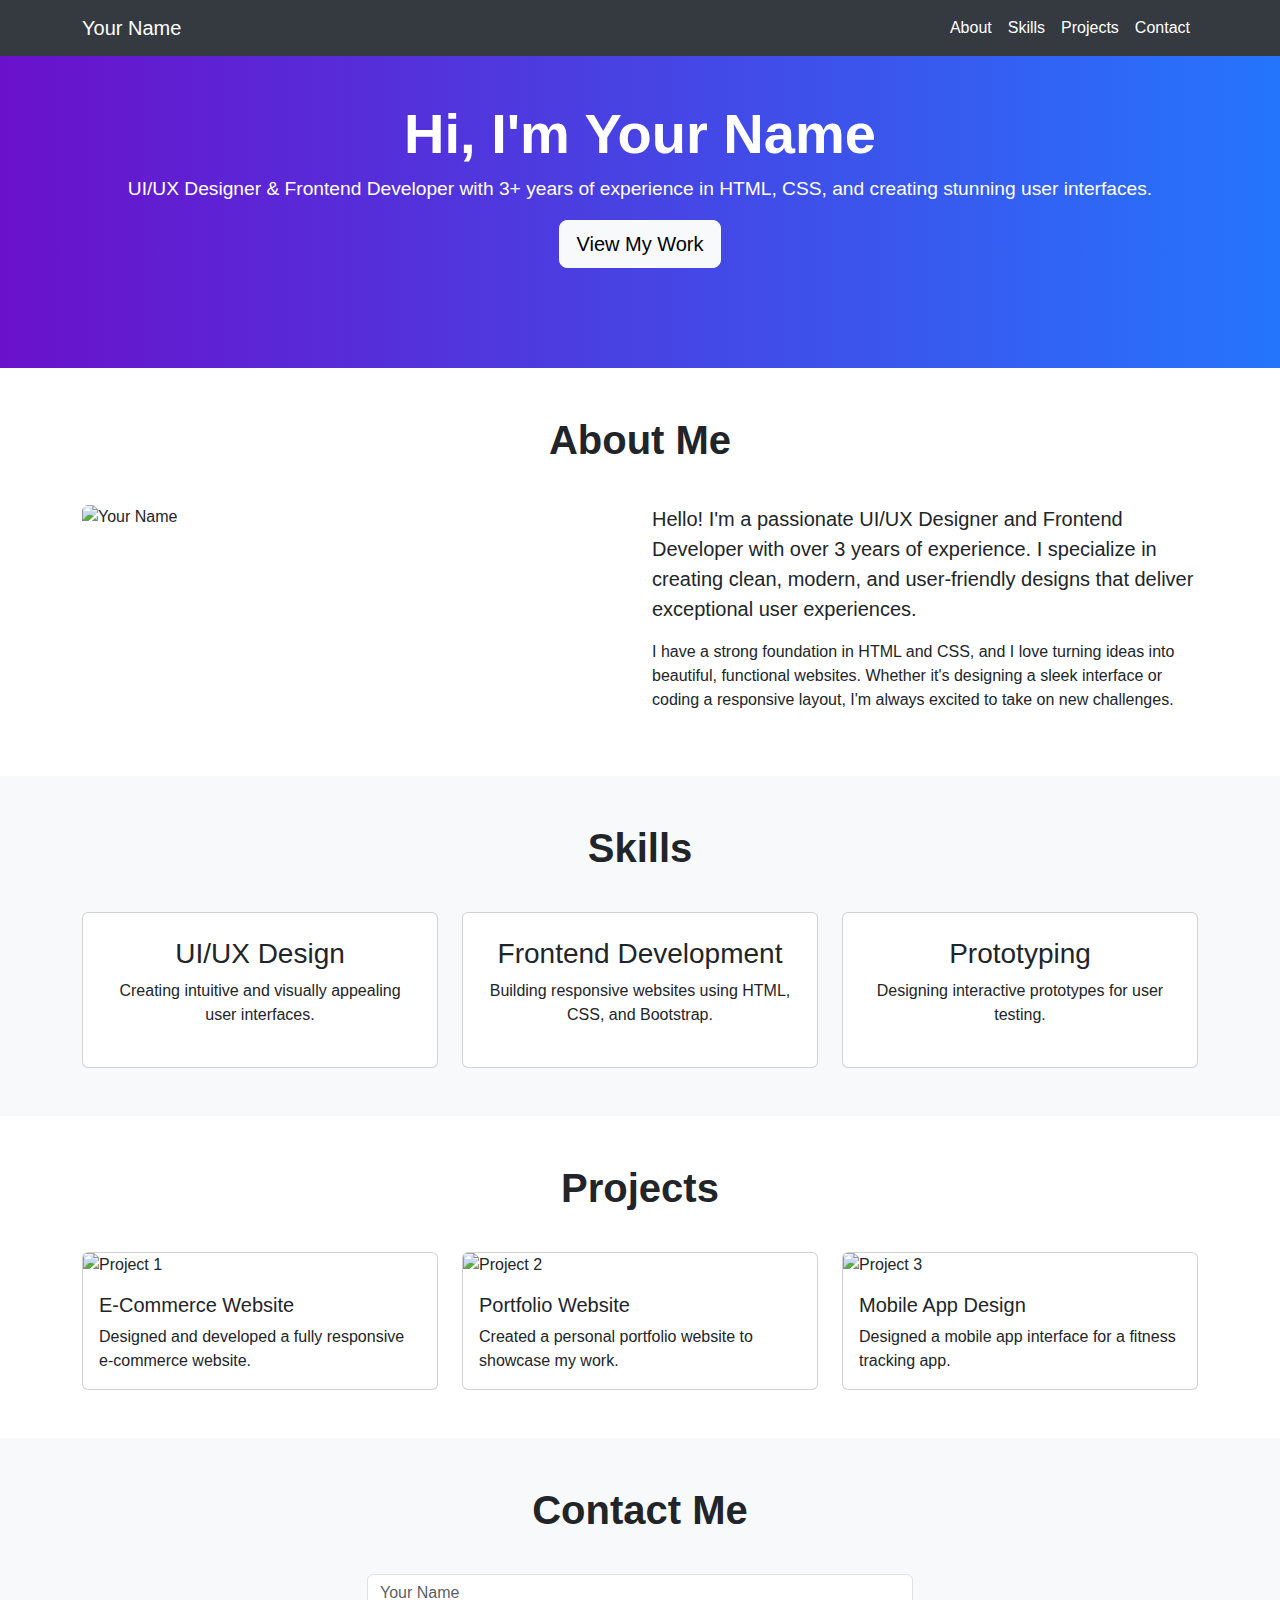
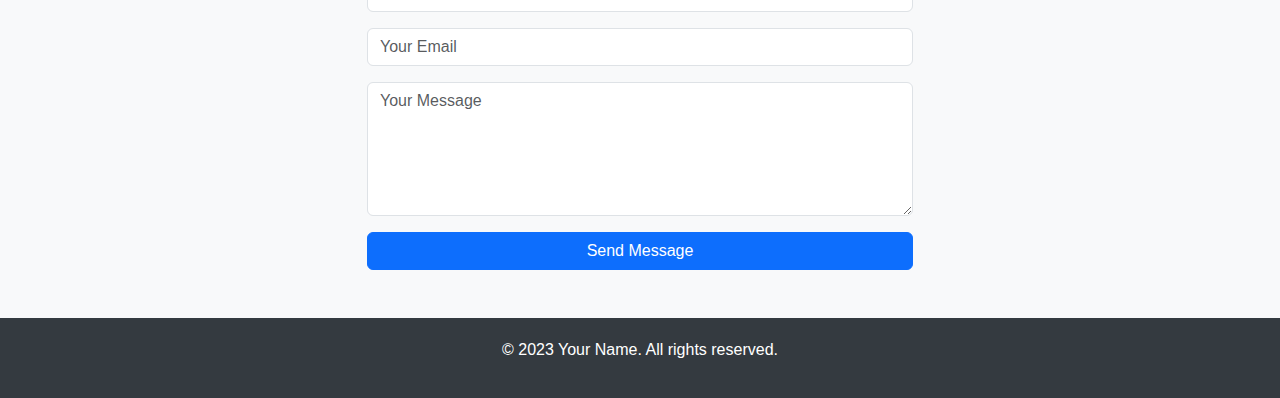
==== index.html @ e0f36011 "Update index.html" ====
<!DOCTYPE html>
<html lang="en">
<head>
  <meta charset="UTF-8">
  <meta name="viewport" content="width=device-width, initial-scale=1.0">
  <title>Your Name - Portfolio</title>
  <!-- Bootstrap CSS -->
  <link href="https://cdn.jsdelivr.net/npm/bootstrap@5.3.0/dist/css/bootstrap.min.css" rel="stylesheet">
  <!-- Custom CSS -->
  <style>
    body {
      font-family: 'Arial', sans-serif;
    }
    .navbar {
      background-color: #343a40;
    }
    .navbar-brand, .nav-link {
      color: #fff !important;
    }
    .hero-section {
      background: linear-gradient(to right, #6a11cb, #2575fc);
      color: #fff;
      padding: 100px 0;
    }
    .hero-section h1 {
      font-size: 3.5rem;
      font-weight: bold;
    }
    .hero-section p {
      font-size: 1.2rem;
    }
    .section-title {
      font-size: 2.5rem;
      font-weight: bold;
      margin-bottom: 40px;
    }
    .card {
      transition: transform 0.3s;
    }
    .card:hover {
      transform: translateY(-10px);
    }
    .footer {
      background-color: #343a40;
      color: #fff;
      padding: 20px 0;
    }
  </style>
</head>
<body>

  <!-- Navbar -->
  <nav class="navbar navbar-expand-lg navbar-dark fixed-top">
    <div class="container">
      <a class="navbar-brand" href="#">Your Name</a>
      <button class="navbar-toggler" type="button" data-bs-toggle="collapse" data-bs-target="#navbarNav">
        <span class="navbar-toggler-icon"></span>
      </button>
      <div class="collapse navbar-collapse" id="navbarNav">
        <ul class="navbar-nav ms-auto">
          <li class="nav-item">
            <a class="nav-link" href="#about">About</a>
          </li>
          <li class="nav-item">
            <a class="nav-link" href="#skills">Skills</a>
          </li>
          <li class="nav-item">
            <a class="nav-link" href="#projects">Projects</a>
          </li>
          <li class="nav-item">
            <a class="nav-link" href="#contact">Contact</a>
          </li>
        </ul>
      </div>
    </div>
  </nav>

  <!-- Hero Section -->
  <section class="hero-section text-center">
    <div class="container">
      <h1>Hi, I'm Your Name</h1>
      <p class="lead">UI/UX Designer & Frontend Developer with 3+ years of experience in HTML, CSS, and creating stunning user interfaces.</p>
      <a href="#projects" class="btn btn-light btn-lg">View My Work</a>
    </div>
  </section>

  <!-- About Section -->
  <section id="about" class="py-5">
    <div class="container">
      <h2 class="section-title text-center">About Me</h2>
      <div class="row">
        <div class="col-md-6">
          <img src="https://via.placeholder.com/400" alt="Your Name" class="img-fluid rounded">
        </div>
        <div class="col-md-6">
          <p class="lead">Hello! I'm a passionate UI/UX Designer and Frontend Developer with over 3 years of experience. I specialize in creating clean, modern, and user-friendly designs that deliver exceptional user experiences.</p>
          <p>I have a strong foundation in HTML and CSS, and I love turning ideas into beautiful, functional websites. Whether it's designing a sleek interface or coding a responsive layout, I'm always excited to take on new challenges.</p>
        </div>
      </div>
    </div>
  </section>

  <!-- Skills Section -->
  <section id="skills" class="py-5 bg-light">
    <div class="container">
      <h2 class="section-title text-center">Skills</h2>
      <div class="row">
        <div class="col-md-4 text-center">
          <div class="card p-4">
            <h3>UI/UX Design</h3>
            <p>Creating intuitive and visually appealing user interfaces.</p>
          </div>
        </div>
        <div class="col-md-4 text-center">
          <div class="card p-4">
            <h3>Frontend Development</h3>
            <p>Building responsive websites using HTML, CSS, and Bootstrap.</p>
          </div>
        </div>
        <div class="col-md-4 text-center">
          <div class="card p-4">
            <h3>Prototyping</h3>
            <p>Designing interactive prototypes for user testing.</p>
          </div>
        </div>
      </div>
    </div>
  </section>

  <!-- Projects Section -->
  <section id="projects" class="py-5">
    <div class="container">
      <h2 class="section-title text-center">Projects</h2>
      <div class="row">
        <div class="col-md-4">
          <div class="card">
            <img src="https://via.placeholder.com/300" class="card-img-top" alt="Project 1">
            <div class="card-body">
              <h5 class="card-title">E-Commerce Website</h5>
              <p class="card-text">Designed and developed a fully responsive e-commerce website.</p>
            </div>
          </div>
        </div>
        <div class="col-md-4">
          <div class="card">
            <img src="https://via.placeholder.com/300" class="card-img-top" alt="Project 2">
            <div class="card-body">
              <h5 class="card-title">Portfolio Website</h5>
              <p class="card-text">Created a personal portfolio website to showcase my work.</p>
            </div>
          </div>
        </div>
        <div class="col-md-4">
          <div class="card">
            <img src="https://via.placeholder.com/300" class="card-img-top" alt="Project 3">
            <div class="card-body">
              <h5 class="card-title">Mobile App Design</h5>
              <p class="card-text">Designed a mobile app interface for a fitness tracking app.</p>
            </div>
          </div>
        </div>
      </div>
    </div>
  </section>

  <!-- Contact Section -->
  <section id="contact" class="py-5 bg-light">
    <div class="container">
      <h2 class="section-title text-center">Contact Me</h2>
      <div class="row justify-content-center">
        <div class="col-md-6">
          <form>
            <div class="mb-3">
              <input type="text" class="form-control" placeholder="Your Name" required>
            </div>
            <div class="mb-3">
              <input type="email" class="form-control" placeholder="Your Email" required>
            </div>
            <div class="mb-3">
              <textarea class="form-control" rows="5" placeholder="Your Message" required></textarea>
            </div>
            <button type="submit" class="btn btn-primary w-100">Send Message</button>
          </form>
        </div>
      </div>
    </div>
  </section>

  <!-- Footer -->
  <footer class="footer text-center">
    <div class="container">
      <p>&copy; 2023 Your Name. All rights reserved.</p>
    </div>
  </footer>

  <!-- Bootstrap JS -->
  <script src="https://cdn.jsdelivr.net/npm/bootstrap@5.3.0/dist/js/bootstrap.bundle.min.js"></script>
</body>
</html>
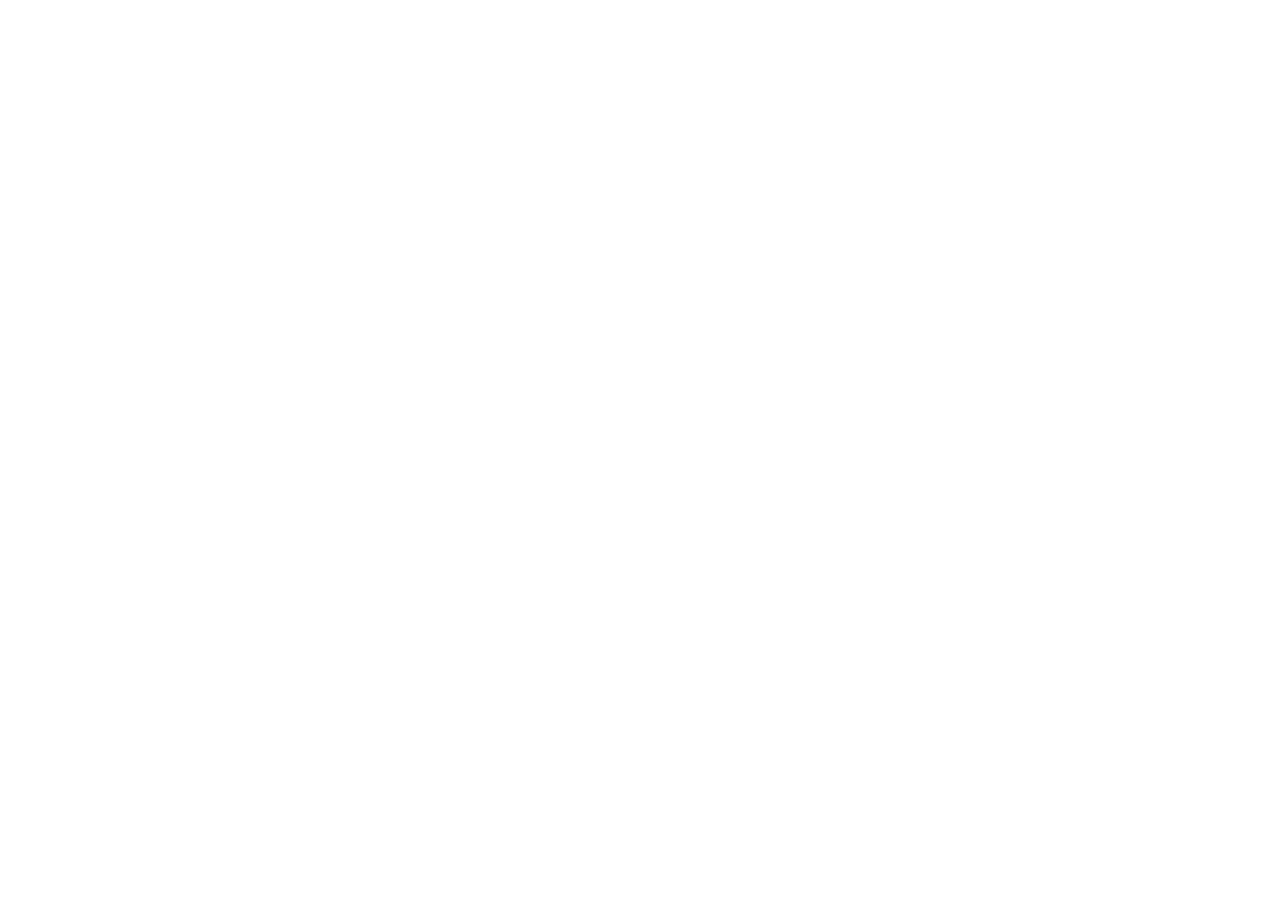
==== commit aa21c03f: "Update index.html" ====
--- a/index.html
+++ b/index.html
@@ -1,199 +1 @@
-<!DOCTYPE html>
-<html lang="en">
-<head>
-  <meta charset="UTF-8">
-  <meta name="viewport" content="width=device-width, initial-scale=1.0">
-  <title>Your Name - Portfolio</title>
-  <!-- Bootstrap CSS -->
-  <link href="https://cdn.jsdelivr.net/npm/bootstrap@5.3.0/dist/css/bootstrap.min.css" rel="stylesheet">
-  <!-- Custom CSS -->
-  <style>
-    body {
-      font-family: 'Arial', sans-serif;
-    }
-    .navbar {
-      background-color: #343a40;
-    }
-    .navbar-brand, .nav-link {
-      color: #fff !important;
-    }
-    .hero-section {
-      background: linear-gradient(to right, #6a11cb, #2575fc);
-      color: #fff;
-      padding: 100px 0;
-    }
-    .hero-section h1 {
-      font-size: 3.5rem;
-      font-weight: bold;
-    }
-    .hero-section p {
-      font-size: 1.2rem;
-    }
-    .section-title {
-      font-size: 2.5rem;
-      font-weight: bold;
-      margin-bottom: 40px;
-    }
-    .card {
-      transition: transform 0.3s;
-    }
-    .card:hover {
-      transform: translateY(-10px);
-    }
-    .footer {
-      background-color: #343a40;
-      color: #fff;
-      padding: 20px 0;
-    }
-  </style>
-</head>
-<body>
-
-  <!-- Navbar -->
-  <nav class="navbar navbar-expand-lg navbar-dark fixed-top">
-    <div class="container">
-      <a class="navbar-brand" href="#">Your Name</a>
-      <button class="navbar-toggler" type="button" data-bs-toggle="collapse" data-bs-target="#navbarNav">
-        <span class="navbar-toggler-icon"></span>
-      </button>
-      <div class="collapse navbar-collapse" id="navbarNav">
-        <ul class="navbar-nav ms-auto">
-          <li class="nav-item">
-            <a class="nav-link" href="#about">About</a>
-          </li>
-          <li class="nav-item">
-            <a class="nav-link" href="#skills">Skills</a>
-          </li>
-          <li class="nav-item">
-            <a class="nav-link" href="#projects">Projects</a>
-          </li>
-          <li class="nav-item">
-            <a class="nav-link" href="#contact">Contact</a>
-          </li>
-        </ul>
-      </div>
-    </div>
-  </nav>
-
-  <!-- Hero Section -->
-  <section class="hero-section text-center">
-    <div class="container">
-      <h1>Hi, I'm Your Name</h1>
-      <p class="lead">UI/UX Designer & Frontend Developer with 3+ years of experience in HTML, CSS, and creating stunning user interfaces.</p>
-      <a href="#projects" class="btn btn-light btn-lg">View My Work</a>
-    </div>
-  </section>
-
-  <!-- About Section -->
-  <section id="about" class="py-5">
-    <div class="container">
-      <h2 class="section-title text-center">About Me</h2>
-      <div class="row">
-        <div class="col-md-6">
-          <img src="https://via.placeholder.com/400" alt="Your Name" class="img-fluid rounded">
-        </div>
-        <div class="col-md-6">
-          <p class="lead">Hello! I'm a passionate UI/UX Designer and Frontend Developer with over 3 years of experience. I specialize in creating clean, modern, and user-friendly designs that deliver exceptional user experiences.</p>
-          <p>I have a strong foundation in HTML and CSS, and I love turning ideas into beautiful, functional websites. Whether it's designing a sleek interface or coding a responsive layout, I'm always excited to take on new challenges.</p>
-        </div>
-      </div>
-    </div>
-  </section>
-
-  <!-- Skills Section -->
-  <section id="skills" class="py-5 bg-light">
-    <div class="container">
-      <h2 class="section-title text-center">Skills</h2>
-      <div class="row">
-        <div class="col-md-4 text-center">
-          <div class="card p-4">
-            <h3>UI/UX Design</h3>
-            <p>Creating intuitive and visually appealing user interfaces.</p>
-          </div>
-        </div>
-        <div class="col-md-4 text-center">
-          <div class="card p-4">
-            <h3>Frontend Development</h3>
-            <p>Building responsive websites using HTML, CSS, and Bootstrap.</p>
-          </div>
-        </div>
-        <div class="col-md-4 text-center">
-          <div class="card p-4">
-            <h3>Prototyping</h3>
-            <p>Designing interactive prototypes for user testing.</p>
-          </div>
-        </div>
-      </div>
-    </div>
-  </section>
-
-  <!-- Projects Section -->
-  <section id="projects" class="py-5">
-    <div class="container">
-      <h2 class="section-title text-center">Projects</h2>
-      <div class="row">
-        <div class="col-md-4">
-          <div class="card">
-            <img src="https://via.placeholder.com/300" class="card-img-top" alt="Project 1">
-            <div class="card-body">
-              <h5 class="card-title">E-Commerce Website</h5>
-              <p class="card-text">Designed and developed a fully responsive e-commerce website.</p>
-            </div>
-          </div>
-        </div>
-        <div class="col-md-4">
-          <div class="card">
-            <img src="https://via.placeholder.com/300" class="card-img-top" alt="Project 2">
-            <div class="card-body">
-              <h5 class="card-title">Portfolio Website</h5>
-              <p class="card-text">Created a personal portfolio website to showcase my work.</p>
-            </div>
-          </div>
-        </div>
-        <div class="col-md-4">
-          <div class="card">
-            <img src="https://via.placeholder.com/300" class="card-img-top" alt="Project 3">
-            <div class="card-body">
-              <h5 class="card-title">Mobile App Design</h5>
-              <p class="card-text">Designed a mobile app interface for a fitness tracking app.</p>
-            </div>
-          </div>
-        </div>
-      </div>
-    </div>
-  </section>
-
-  <!-- Contact Section -->
-  <section id="contact" class="py-5 bg-light">
-    <div class="container">
-      <h2 class="section-title text-center">Contact Me</h2>
-      <div class="row justify-content-center">
-        <div class="col-md-6">
-          <form>
-            <div class="mb-3">
-              <input type="text" class="form-control" placeholder="Your Name" required>
-            </div>
-            <div class="mb-3">
-              <input type="email" class="form-control" placeholder="Your Email" required>
-            </div>
-            <div class="mb-3">
-              <textarea class="form-control" rows="5" placeholder="Your Message" required></textarea>
-            </div>
-            <button type="submit" class="btn btn-primary w-100">Send Message</button>
-          </form>
-        </div>
-      </div>
-    </div>
-  </section>
-
-  <!-- Footer -->
-  <footer class="footer text-center">
-    <div class="container">
-      <p>&copy; 2023 Your Name. All rights reserved.</p>
-    </div>
-  </footer>
-
-  <!-- Bootstrap JS -->
-  <script src="https://cdn.jsdelivr.net/npm/bootstrap@5.3.0/dist/js/bootstrap.bundle.min.js"></script>
-</body>
-</html>
+<!doctype html><html lang="en"><head><meta charset="UTF-8"><meta http-equiv="X-UA-Compatible" content="IE=edge"><meta name="viewport" content="width=device-width,initial-scale=1"><link href="https://cdn.jsdelivr.net/npm/bootstrap@5.3.0-alpha3/dist/css/bootstrap.min.css" rel="stylesheet" integrity="sha384-KK94CHFLLe+nY2dmCWGMq91rCGa5gtU4mk92HdvYe+M/SXH301p5ILy+dN9+nJOZ" crossorigin="anonymous"><script src="https://cdn.jsdelivr.net/npm/bootstrap@5.3.0-alpha3/dist/js/bootstrap.bundle.min.js" integrity="sha384-ENjdO4Dr2bkBIFxQpeoTz1HIcje39Wm4jDKdf19U8gI4ddQ3GYNS7NTKfAdVQSZe" crossorigin="anonymous"></script><link rel="preconnect" href="https://fonts.googleapis.com"><link rel="preconnect" href="https://fonts.gstatic.com" crossorigin><link href="https://fonts.googleapis.com/css2?family=Poppins:wght@400;600;700;800&display=swap" rel="stylesheet"><link href="https://fonts.googleapis.com/css2?family=Pacifico&display=swap" rel="stylesheet"><script src="https://kit.fontawesome.com/3384a946b1.js" crossorigin="anonymous"></script><link rel="stylesheet" href="styles.css"><title>Phyo Than Zin</title><script defer="defer" src="/static/js/main.900081d3.js"></script></head><body><div id="root"></div></body></html>
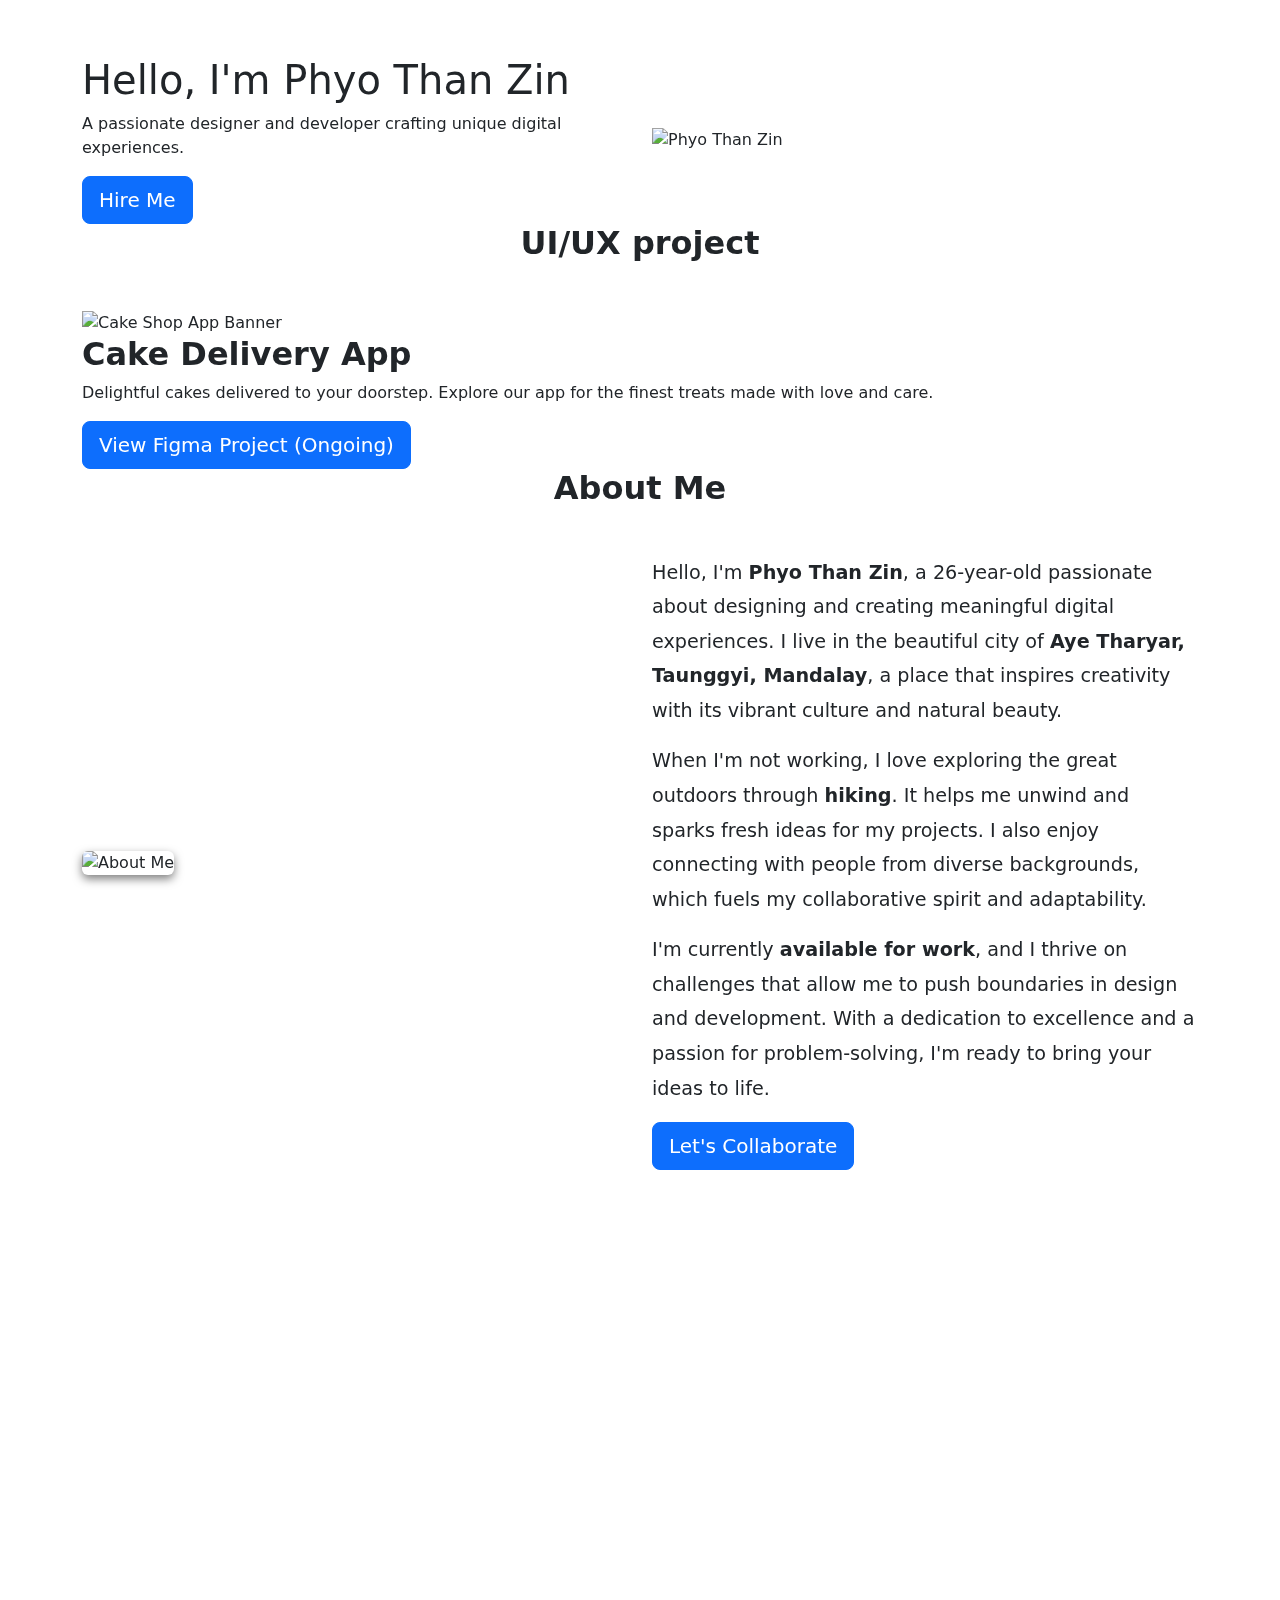
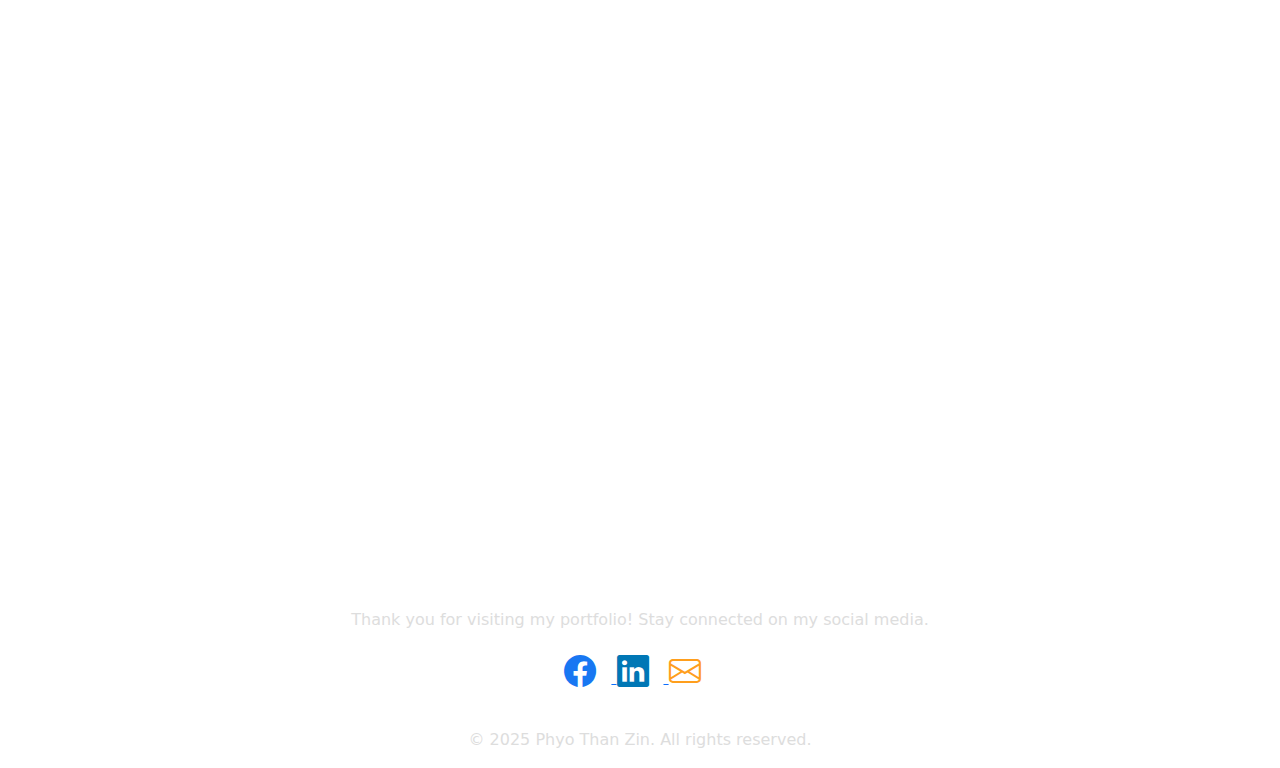
==== commit c947e555: "Update index.html" ====
--- a/index.html
+++ b/index.html
@@ -1 +1,250 @@
-<!doctype html><html lang="en"><head><meta charset="UTF-8"><meta http-equiv="X-UA-Compatible" content="IE=edge"><meta name="viewport" content="width=device-width,initial-scale=1"><link href="https://cdn.jsdelivr.net/npm/bootstrap@5.3.0-alpha3/dist/css/bootstrap.min.css" rel="stylesheet" integrity="sha384-KK94CHFLLe+nY2dmCWGMq91rCGa5gtU4mk92HdvYe+M/SXH301p5ILy+dN9+nJOZ" crossorigin="anonymous"><script src="https://cdn.jsdelivr.net/npm/bootstrap@5.3.0-alpha3/dist/js/bootstrap.bundle.min.js" integrity="sha384-ENjdO4Dr2bkBIFxQpeoTz1HIcje39Wm4jDKdf19U8gI4ddQ3GYNS7NTKfAdVQSZe" crossorigin="anonymous"></script><link rel="preconnect" href="https://fonts.googleapis.com"><link rel="preconnect" href="https://fonts.gstatic.com" crossorigin><link href="https://fonts.googleapis.com/css2?family=Poppins:wght@400;600;700;800&display=swap" rel="stylesheet"><link href="https://fonts.googleapis.com/css2?family=Pacifico&display=swap" rel="stylesheet"><script src="https://kit.fontawesome.com/3384a946b1.js" crossorigin="anonymous"></script><link rel="stylesheet" href="styles.css"><title>Phyo Than Zin</title><script defer="defer" src="/static/js/main.900081d3.js"></script></head><body><div id="root"></div></body></html>
+<!DOCTYPE html>
+<html lang="en">
+<head>
+    <meta charset="UTF-8">
+    <meta name="viewport" content="width=device-width, initial-scale=1.0">
+    <title>Phyo Than Zin Portfolio</title>
+    <link href="https://fonts.googleapis.com/css2?family=Pacifico&family=Poppins:wght@300;400;600&family=Sora:wght@400;700&display=swap" rel="stylesheet">
+    <link rel="stylesheet" href="https://cdn.jsdelivr.net/npm/bootstrap@5.3.2/dist/css/bootstrap.min.css">
+    <link href="https://cdn.jsdelivr.net/npm/bootstrap-icons/font/bootstrap-icons.css" rel="stylesheet">
+    <link href="https://cdn.jsdelivr.net/npm/aos@2.3.4/dist/aos.css" rel="stylesheet">
+    <link rel="stylesheet" href="style.css">
+    <script src="https://cdn.jsdelivr.net/npm/aos@2.3.4/dist/aos.js"></script>
+
+    <style>
+        
+    </style>
+</head>
+<body>
+    <!-- Navbar -->
+    <nav class="navbar navbar-expand-lg navbar-dark">
+        <div class="container-fluid">
+            <a class="navbar-brand" href="#">Phyo</a>
+            <button class="navbar-toggler" type="button" data-bs-toggle="collapse" data-bs-target="#navbarNav" aria-controls="navbarNav" aria-expanded="false" aria-label="Toggle navigation">
+                <span class="navbar-toggler-icon"></span>
+            </button>
+            <div class="collapse navbar-collapse" id="navbarNav">
+                <ul class="navbar-nav ms-auto">
+                    <li class="nav-item">
+                        <a class="nav-link" href="#">Home</a>
+                    </li>
+                    <li class="nav-item">
+                        <a class="nav-link" href="#project">Project</a>
+                    </li>
+                    <li class="nav-item">
+                        <a class="nav-link" href="#about">About Me</a>
+                    </li>
+                    <li class="nav-item">
+                        <a class="nav-link" href="#contact">Contact</a>
+                    </li>
+                </ul>
+            </div>
+        </div>
+    </nav>
+
+    <!-- Hero Section -->
+    <section class="hero d-flex align-items-center" data-aos="fade-up">
+        <div class="container">
+            <div class="row align-items-center">
+                <div class="col-md-6">
+                    <div class="hero-content">
+                        <h1>Hello, I'm Phyo Than Zin</h1>
+                        <p>A passionate designer and developer crafting unique digital experiences.</p>
+                        <a href="#contact" class="btn btn-primary btn-lg">Hire Me</a>
+                    </div>
+                </div>
+                <div class="col-md-6">
+                    <img src="/media/profile.png" alt="Phyo Than Zin" class="img-fluid">
+                </div>
+            </div>
+        </div>
+    </section>
+
+    <!-- Project Section -->
+    <section id="project" class="project" data-aos="fade-up">
+        <div class="container">
+            <h2 class="hero-content" style="font-size: 2rem; font-weight: bold; text-align: center; margin-bottom: 3rem;">UI/UX project</h2>
+            <img src="/media/Cakeshop.png" alt="Cake Shop App Banner">
+            <h1 class="hero-content" style="font-size: 2rem; font-weight: bold; text-align: left;">Cake Delivery App</h1>
+            <p style="text-align: left;">Delightful cakes delivered to your doorstep. Explore our app for the finest treats made with love and care.</p>
+            <a href="https://www.figma.com/design/Kl95Tpr2WVN3CVFsVXfMig/Projects?node-id=0-1&t=tSYyEjSQyJt3B5Op-1" class="btn btn-primary btn-lg">View Figma Project (Ongoing)</a>
+        </div>
+    </section>
+
+    <!-- About Me Section -->
+    <section id="about" class="about" data-aos="fade-up">
+        <div class="container">
+            <h1 class="hero-content" style="font-size: 2rem; font-weight: bold; text-align: center; margin-bottom: 3rem;">About Me</h1>
+            <div class="row align-items-center">
+                <div class="col-md-6">
+                    <img src="/media/vector.jpeg" alt="About Me" class="img-fluid rounded" style="box-shadow: 0 4px 10px rgba(0, 0, 0, 0.5);">
+                </div>
+                <div class="col-md-6">
+                    <p style="font-size: 1.2rem; line-height: 1.8;">
+                        Hello, I'm <strong>Phyo Than Zin</strong>, a 26-year-old passionate about designing and creating meaningful digital experiences. I live in the beautiful city of <strong>Aye Tharyar, Taunggyi, Mandalay</strong>, a place that inspires creativity with its vibrant culture and natural beauty.
+                    </p>
+                    <p style="font-size: 1.2rem; line-height: 1.8;">
+                        When I'm not working, I love exploring the great outdoors through <strong>hiking</strong>. It helps me unwind and sparks fresh ideas for my projects. I also enjoy connecting with people from diverse backgrounds, which fuels my collaborative spirit and adaptability.
+                    </p>
+                    <p style="font-size: 1.2rem; line-height: 1.8;">
+                        I'm currently <strong>available for work</strong>, and I thrive on challenges that allow me to push boundaries in design and development. With a dedication to excellence and a passion for problem-solving, I'm ready to bring your ideas to life.
+                    </p>
+                    <a href="#contact" class="btn btn-primary btn-lg">Let's Collaborate</a>
+                </div>
+            </div>
+        </div>
+    </section>
+
+
+    <!-- Cards Section -->
+    <section class="cards" data-aos="fade-up">
+        <div class="container">
+            <!-- My Skills Header -->
+            <h1 class="hero-content" style="font-size: 2rem; font-weight: bold; text-align: center; margin-bottom: 3rem;">My Skills</h1>
+            
+            <div class="row">
+                <!-- Existing Cards -->
+                <div class="col-md-4">
+                    <div class="card p-3 shadow-lg">
+                        <div class="card-body text-center">
+                            <i class="bi bi-code-slash" style="font-size: 3rem; background: linear-gradient(90deg, #843ab4, #ff9f1d); -webkit-background-clip: text; color: transparent;"></i> <!-- Gradient color here -->
+                            <h5 class="card-title mt-3">HTML & CSS</h5>
+                            <p class="card-text">Proficient in crafting responsive and visually appealing websites using HTML and CSS.</p>
+                        </div>
+                    </div>
+                </div>
+                <div class="col-md-4">
+                    <div class="card p-3 shadow-lg">
+                        <div class="card-body text-center">
+                            <i class="bi bi-palette" style="font-size: 3rem; background: linear-gradient(90deg, #843ab4, #ff9f1d); -webkit-background-clip: text; color: transparent;"></i> <!-- Gradient color here -->
+                            <h5 class="card-title mt-3">Design Skills</h5>
+                            <p class="card-text">Expertise in creating clean, modern, and user-centric designs that captivate audiences.</p>
+                        </div>
+                    </div>
+                </div>
+                <div class="col-md-4">
+                    <div class="card p-3 shadow-lg">
+                        <div class="card-body text-center">
+                            <i class="bi bi-person-lines-fill" style="font-size: 3rem; background: linear-gradient(90deg, #843ab4, #ff9f1d); -webkit-background-clip: text; color: transparent;"></i> <!-- Gradient color here -->
+                            <h5 class="card-title mt-3">Work Ethic</h5>
+                            <p class="card-text">Dedicated and adaptive, always striving to deliver exceptional results under any circumstances.</p>
+                        </div>
+                    </div>
+                </div>
+
+                <!-- New Cards -->
+                <div class="col-md-4">
+                    <div class="card p-3 shadow-lg">
+                        <div class="card-body text-center">
+                            <i class="bi bi-globe" style="font-size: 3rem; background: linear-gradient(90deg, #843ab4, #ff9f1d); -webkit-background-clip: text; color: transparent;"></i> <!-- Gradient color here -->
+                            <h5 class="card-title mt-3">Language Skills</h5>
+                            <p class="card-text">Fluent in English (Intermediate) and Japanese (N3 level, reading, writing, and speaking).</p>
+                        </div>
+                    </div>
+                </div>
+
+                <div class="col-md-4">
+                    <div class="card p-3 shadow-lg">
+                        <div class="card-body text-center">
+                            <i class="bi bi-clock" style="font-size: 3rem; background: linear-gradient(90deg, #843ab4, #ff9f1d); -webkit-background-clip: text; color: transparent;"></i> <!-- Gradient color here -->
+                            <h5 class="card-title mt-3">Time Flexibility</h5>
+                            <p class="card-text">Able to work both night and day shifts, adapting to any schedule for project needs.</p>
+                        </div>
+                    </div>
+                </div>
+
+                <div class="col-md-4">
+                    <div class="card p-3 shadow-lg">
+                        <div class="card-body text-center">
+                            <i class="bi bi-chat-dots" style="font-size: 3rem; background: linear-gradient(90deg, #843ab4, #ff9f1d); -webkit-background-clip: text; color: transparent;"></i> <!-- Gradient color here -->
+                            <h5 class="card-title mt-3">Good Communication</h5>
+                            <p class="card-text">Clear and effective communication is my priority, ensuring smooth collaboration in any team environment.</p>
+                        </div>
+                    </div>
+                </div>
+            </div>
+        </div>
+    </section>
+
+
+    <!-- Contact Section -->
+    <section id="contact" class="contact" data-aos="fade-up">
+        <div class="container">
+            <h1 class="hero-content" style="font-size: 2rem; font-weight: bold; text-align: center; margin-bottom: 3rem;">Get In Touch</h1>
+            
+            <p class="text-center mb-4" style="font-size: 1.2rem; color: #ddd;">Feel free to reach out! I'm available for freelance work or project collaborations.</p>
+            
+            <div class="row">
+                <div class="col-md-4 text-center">
+                    <div class="contact-card">
+                        <i class="bi bi-envelope" style="font-size: 3rem; color: #ff9f1d;"></i>
+                        <h5 class="mt-3">Email</h5>
+                        <p>phyothanzin1245@gmail.com</p>
+                        <a href="mailto:phyothanzin1245@gmail.com" class="btn btn-primary btn-lg">Send Email</a>
+                    </div>
+                </div>
+                <div class="col-md-4 text-center">
+                    <div class="contact-card">
+                        <i class="bi bi-linkedin" style="font-size: 3rem; color: #0077b5;"></i>
+                        <h5 class="mt-3">LinkedIn</h5>
+                        <p>Connect with me on LinkedIn</p>
+                        <a href="https://www.linkedin.com/in/phyo-than-zin-b82ab326b/" target="_blank" class="btn btn-primary">Visit LinkedIn</a>
+                    </div>
+                </div>
+                <div class="col-md-4 text-center">
+                    <div class="contact-card">
+                        <i class="bi bi-facebook" style="font-size: 3rem; color: #1877f2;"></i>
+                        <h5 class="mt-3">Facebook</h5>
+                        <p>Message me on Facebook</p>
+                        <a href="https://www.facebook.com/share/1B9BjB37SF/" target="_blank" class="btn btn-primary">Visit Facebook</a>
+                    </div>
+                </div>
+            </div>
+        </div>
+    </section>
+
+
+    <!-- Footer -->
+    <footer class="footer">
+        <div class="container text-center">
+            <p class="footer-brand" style="font-family: 'Pacifico', cursive; font-size: 2rem; color: white;">Phyo</p>
+            <p style="color: #ddd;">Thank you for visiting my portfolio! Stay connected on my social media.</p>
+            
+            <div class="social-icons">
+                <a href="https://www.facebook.com/share/1B9BjB37SF/" target="_blank">
+                    <i class="bi bi-facebook" style="font-size: 2rem; color: #1877f2; margin-right: 15px;"></i>
+                </a>
+                <a href="https://www.linkedin.com/in/phyo-than-zin-b82ab326b/" target="_blank">
+                    <i class="bi bi-linkedin" style="font-size: 2rem; color: #0077b5; margin-right: 15px;"></i>
+                </a>
+                <a href="mailto:phyothanzin1245@gmail.com">
+                    <i class="bi bi-envelope" style="font-size: 2rem; color: #ff9f1d; margin-right: 15px;"></i>
+                </a>
+            </div>
+            
+            <p style="font-size: 1rem; color: #ddd; margin-top: 2rem;">&copy; 2025 Phyo Than Zin. All rights reserved.</p>
+        </div>
+    </footer>
+
+
+    <script src="https://cdn.jsdelivr.net/npm/bootstrap@5.3.2/dist/js/bootstrap.bundle.min.js"></script>
+    <script>
+        document.querySelectorAll('a[href^="#"]').forEach(anchor => {
+            anchor.addEventListener('click', function (e) {
+                e.preventDefault();
+                document.querySelector(this.getAttribute('href')).scrollIntoView({
+                    behavior: 'smooth'
+                });
+            });
+        });
+    </script>
+    <script>
+        AOS.init({
+            duration: 1200, // Animation duration in milliseconds
+            once: true,     // Animation happens only once
+        });
+    </script>
+    
+    
+</body>
+</html>
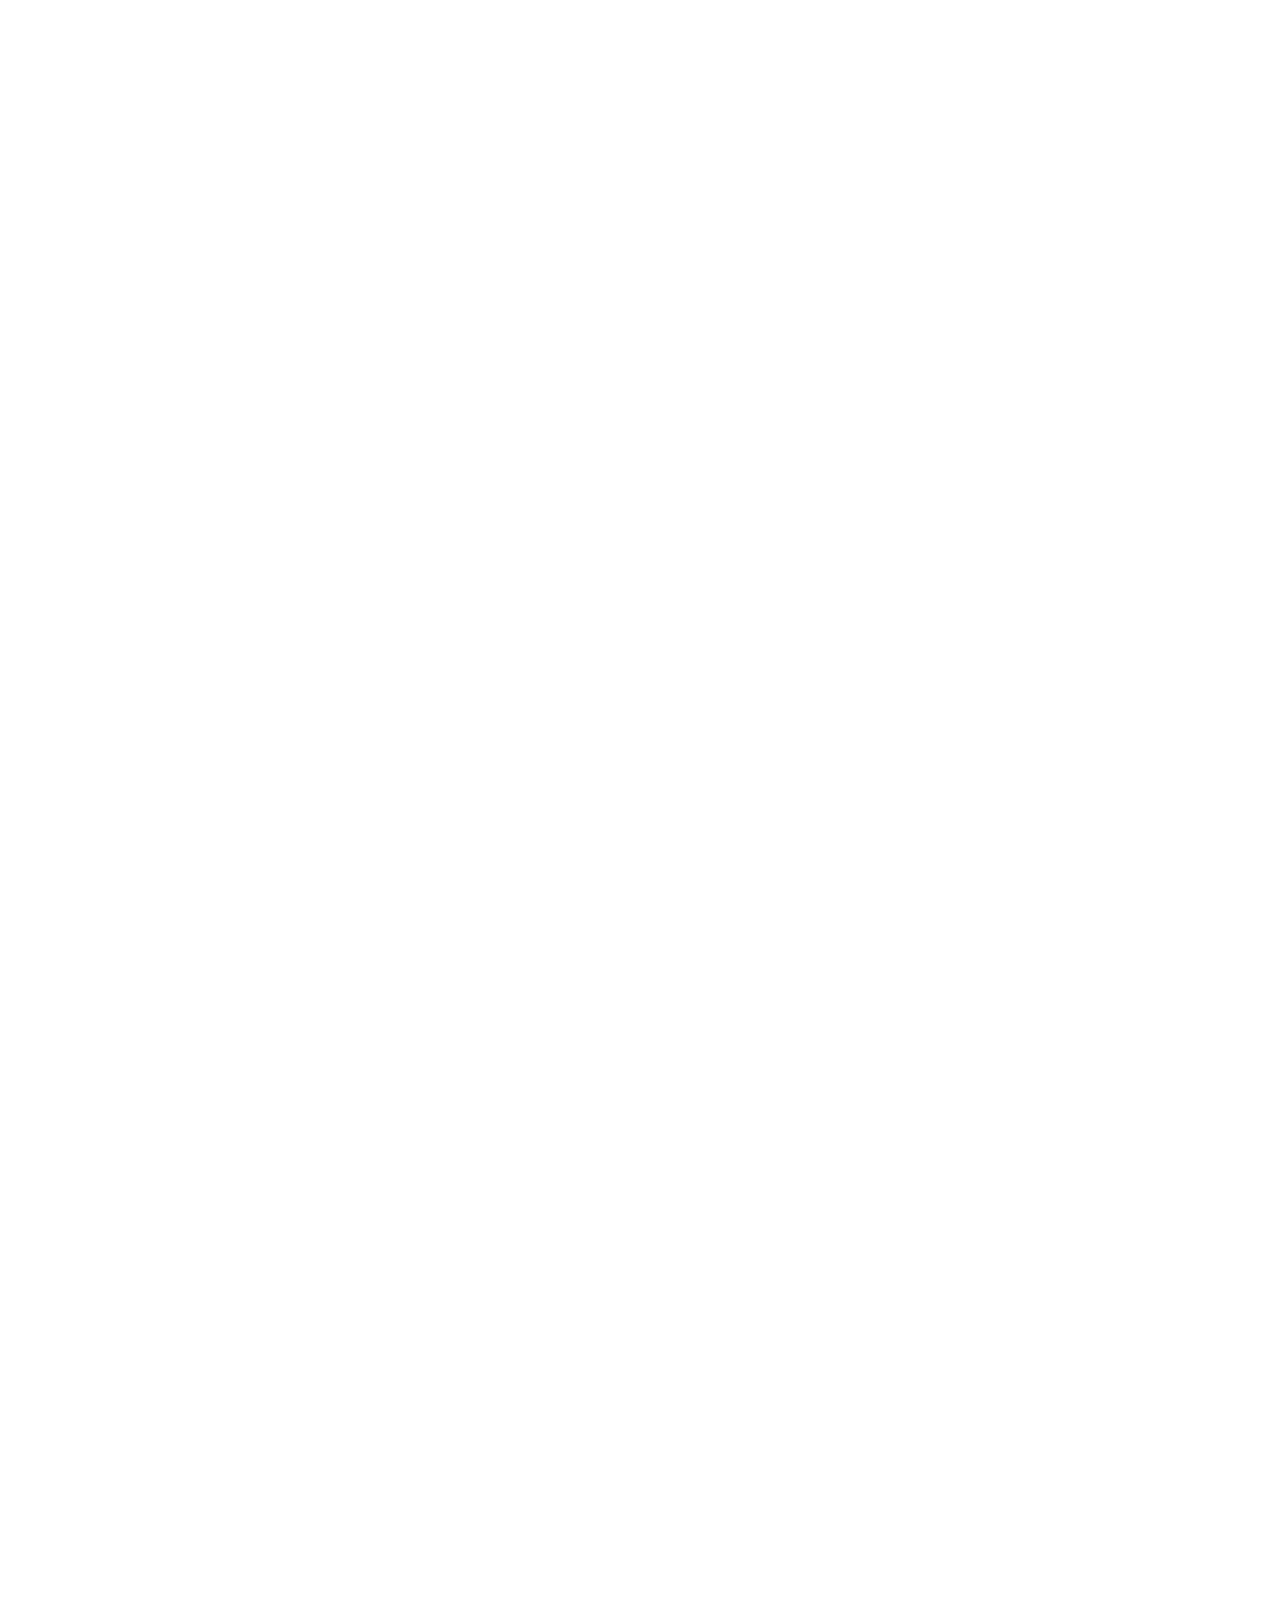
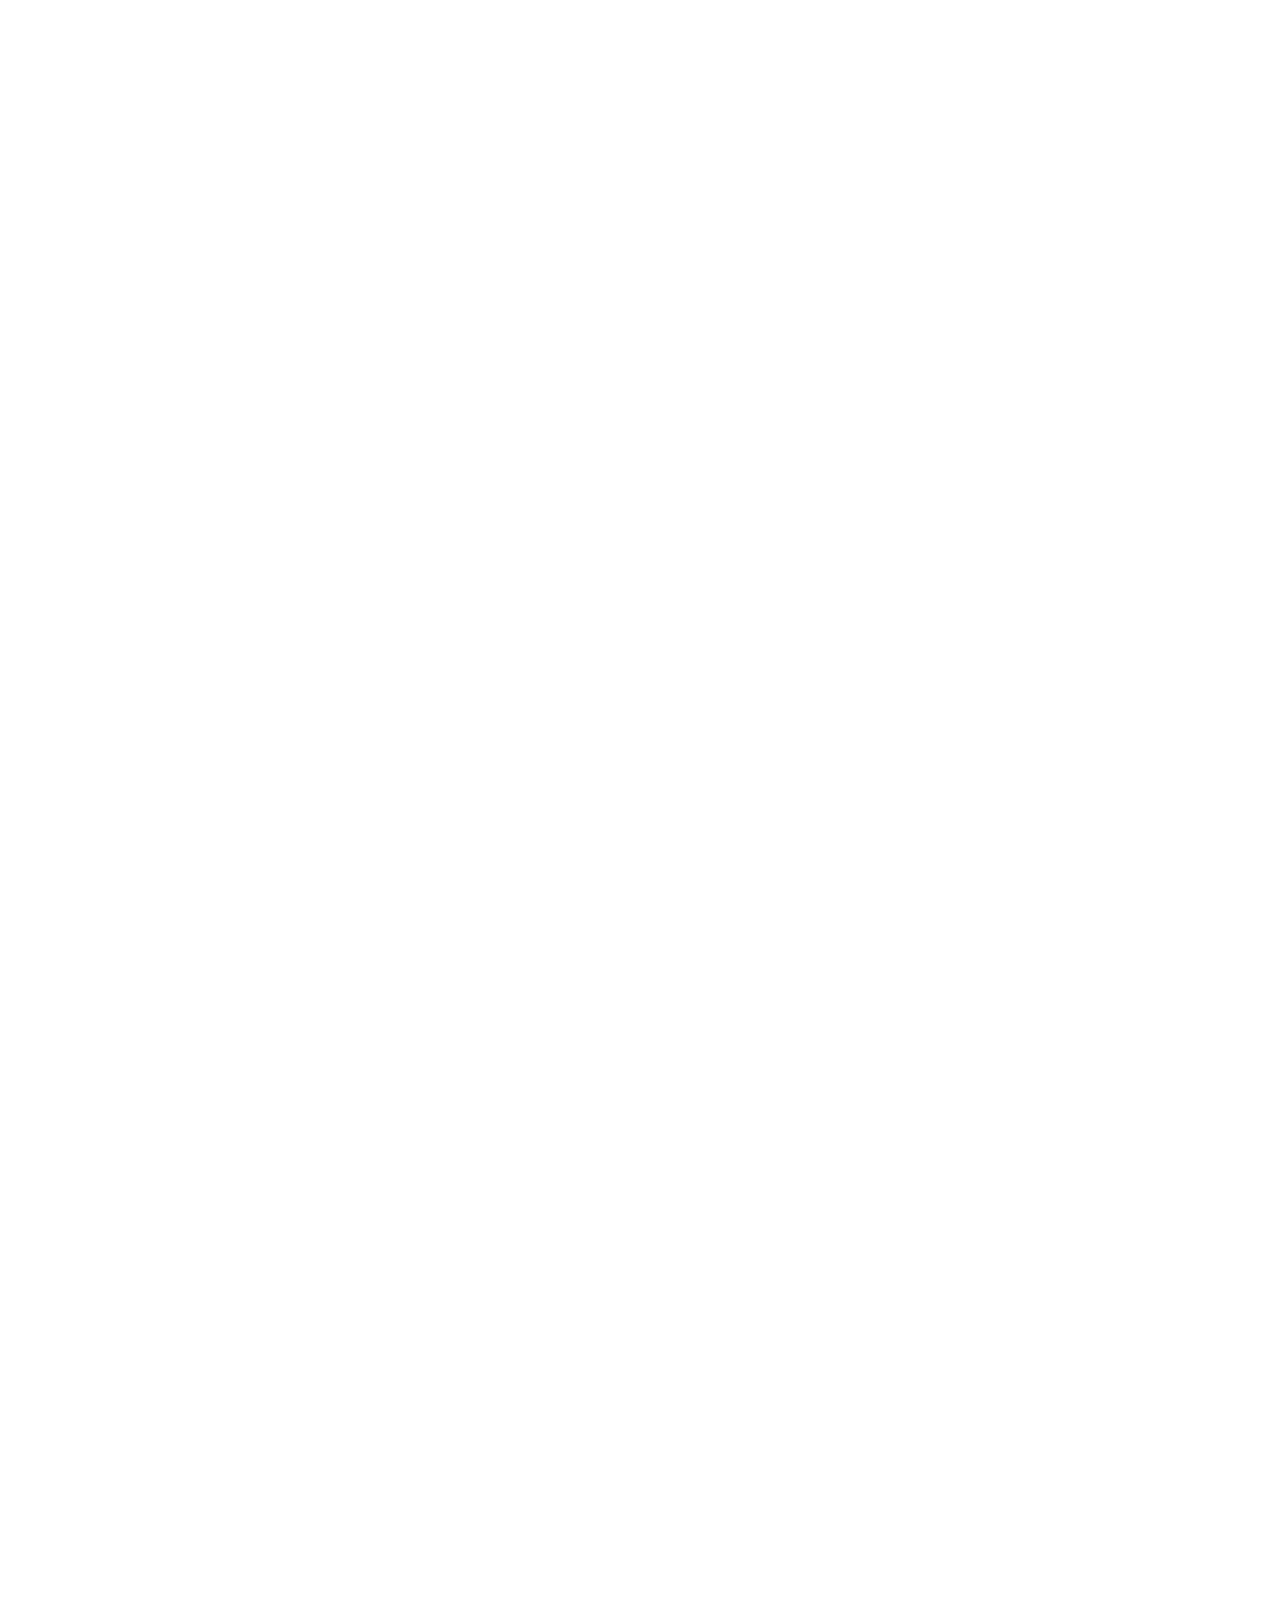
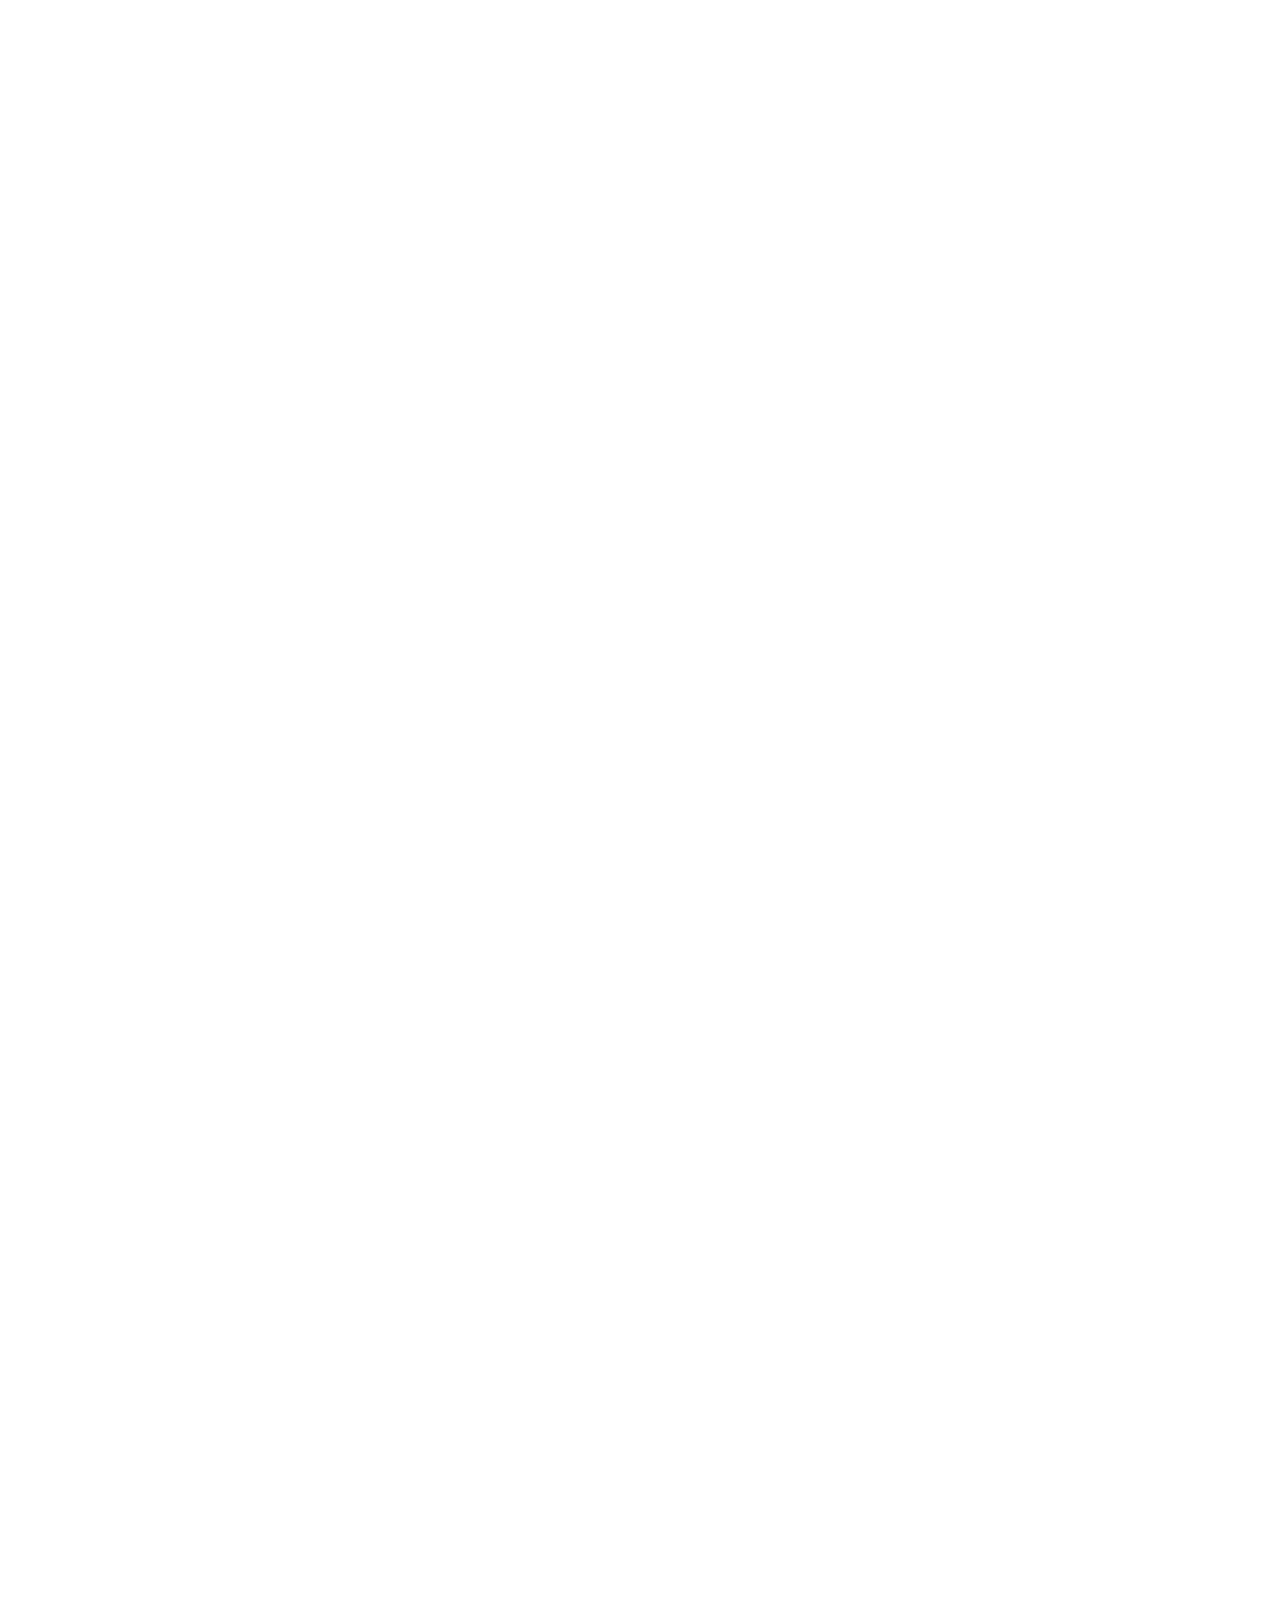
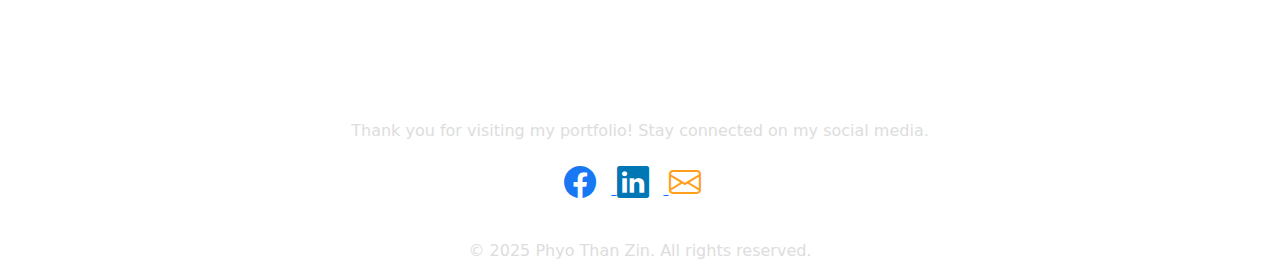
==== commit 45a73e34: "Update index.html" ====
--- a/index.html
+++ b/index.html
@@ -228,23 +228,7 @@
 
 
     <script src="https://cdn.jsdelivr.net/npm/bootstrap@5.3.2/dist/js/bootstrap.bundle.min.js"></script>
-    <script>
-        document.querySelectorAll('a[href^="#"]').forEach(anchor => {
-            anchor.addEventListener('click', function (e) {
-                e.preventDefault();
-                document.querySelector(this.getAttribute('href')).scrollIntoView({
-                    behavior: 'smooth'
-                });
-            });
-        });
-    </script>
-    <script>
-        AOS.init({
-            duration: 1200, // Animation duration in milliseconds
-            once: true,     // Animation happens only once
-        });
-    </script>
-    
+    <script src="script.js"></script>
     
 </body>
 </html>
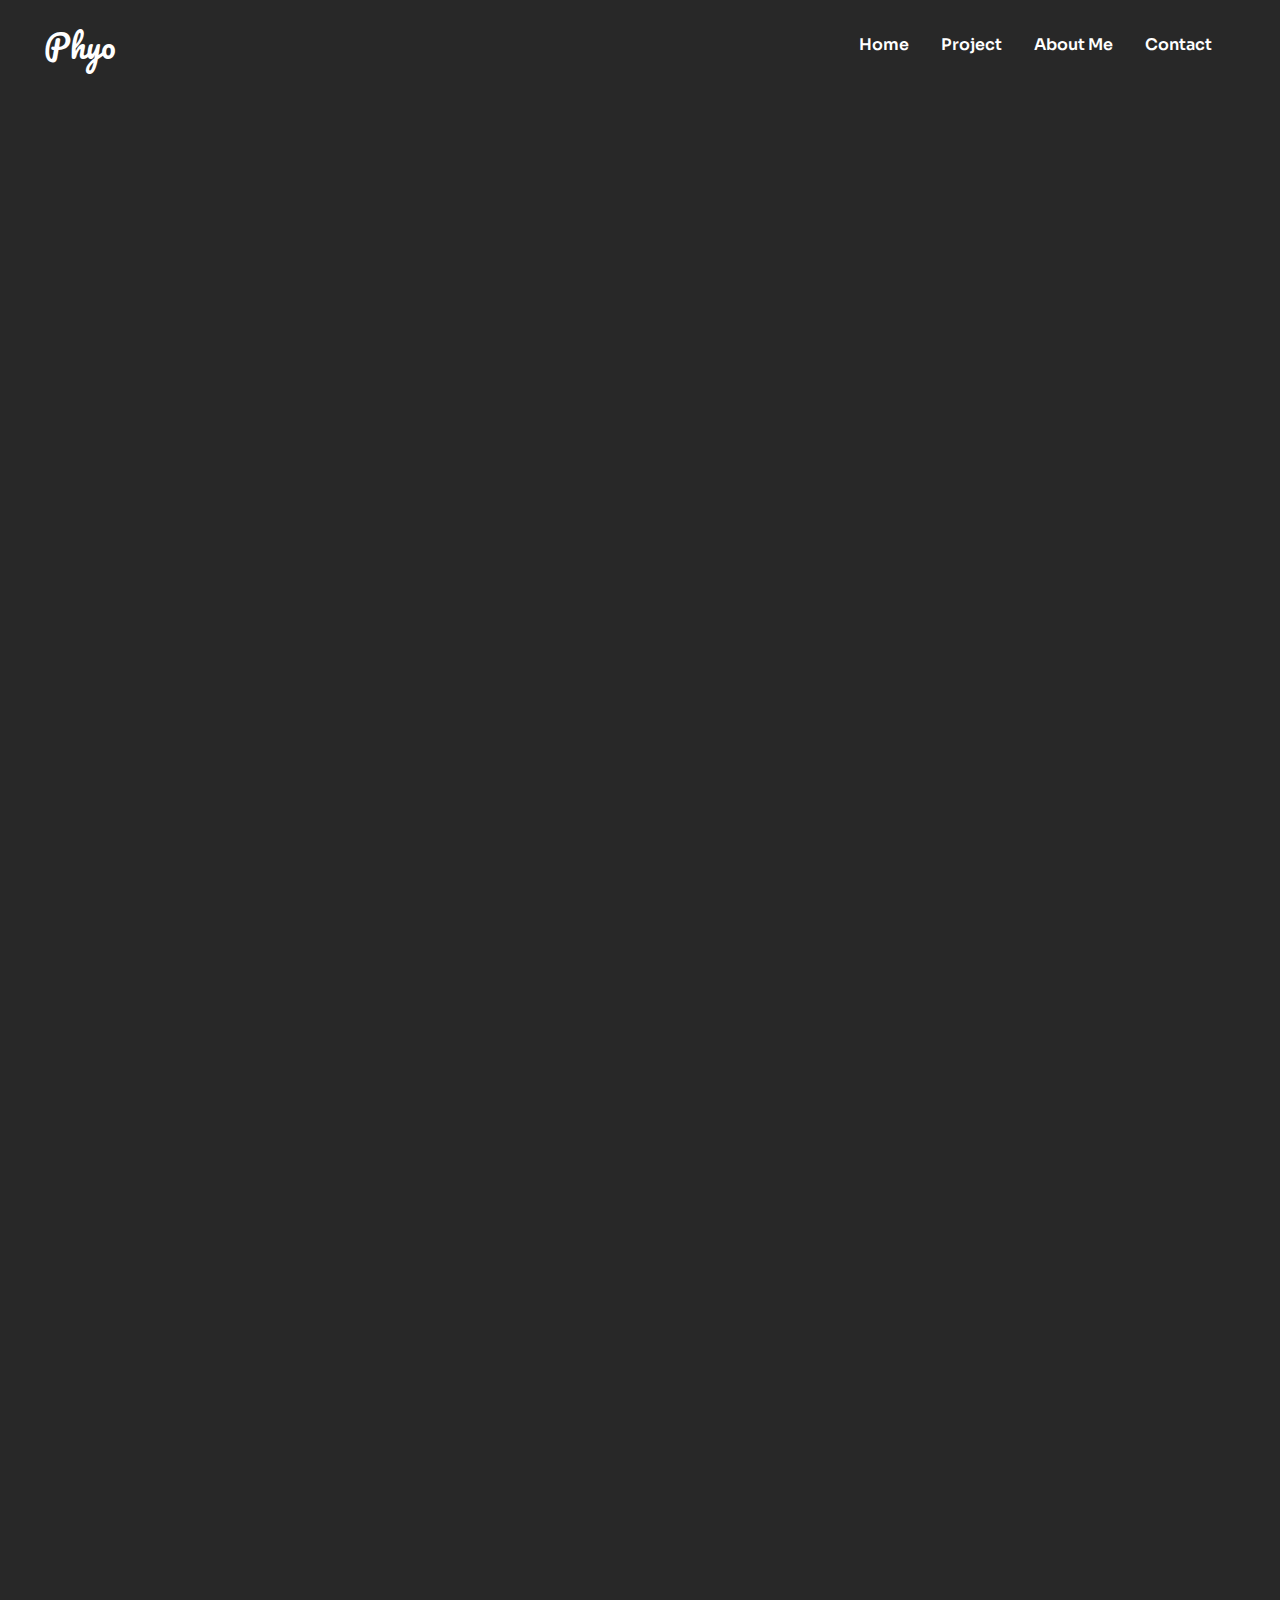
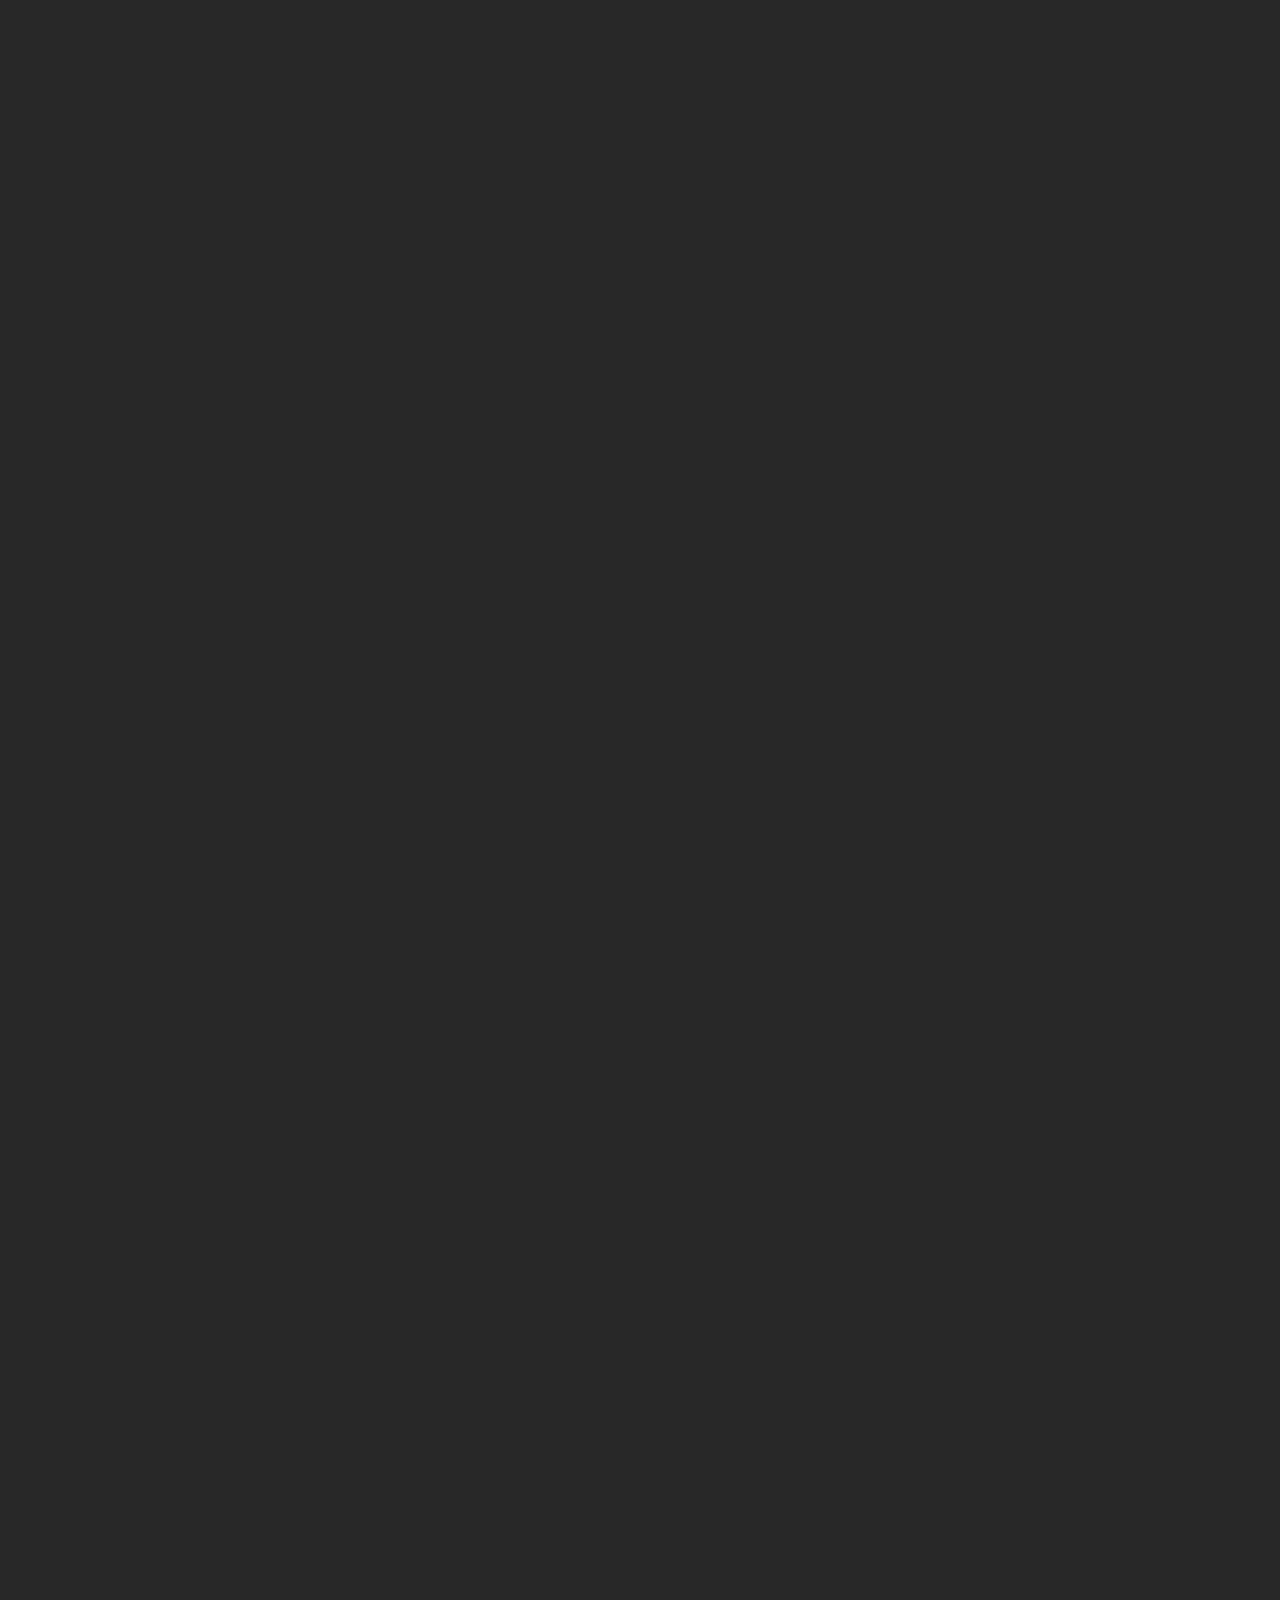
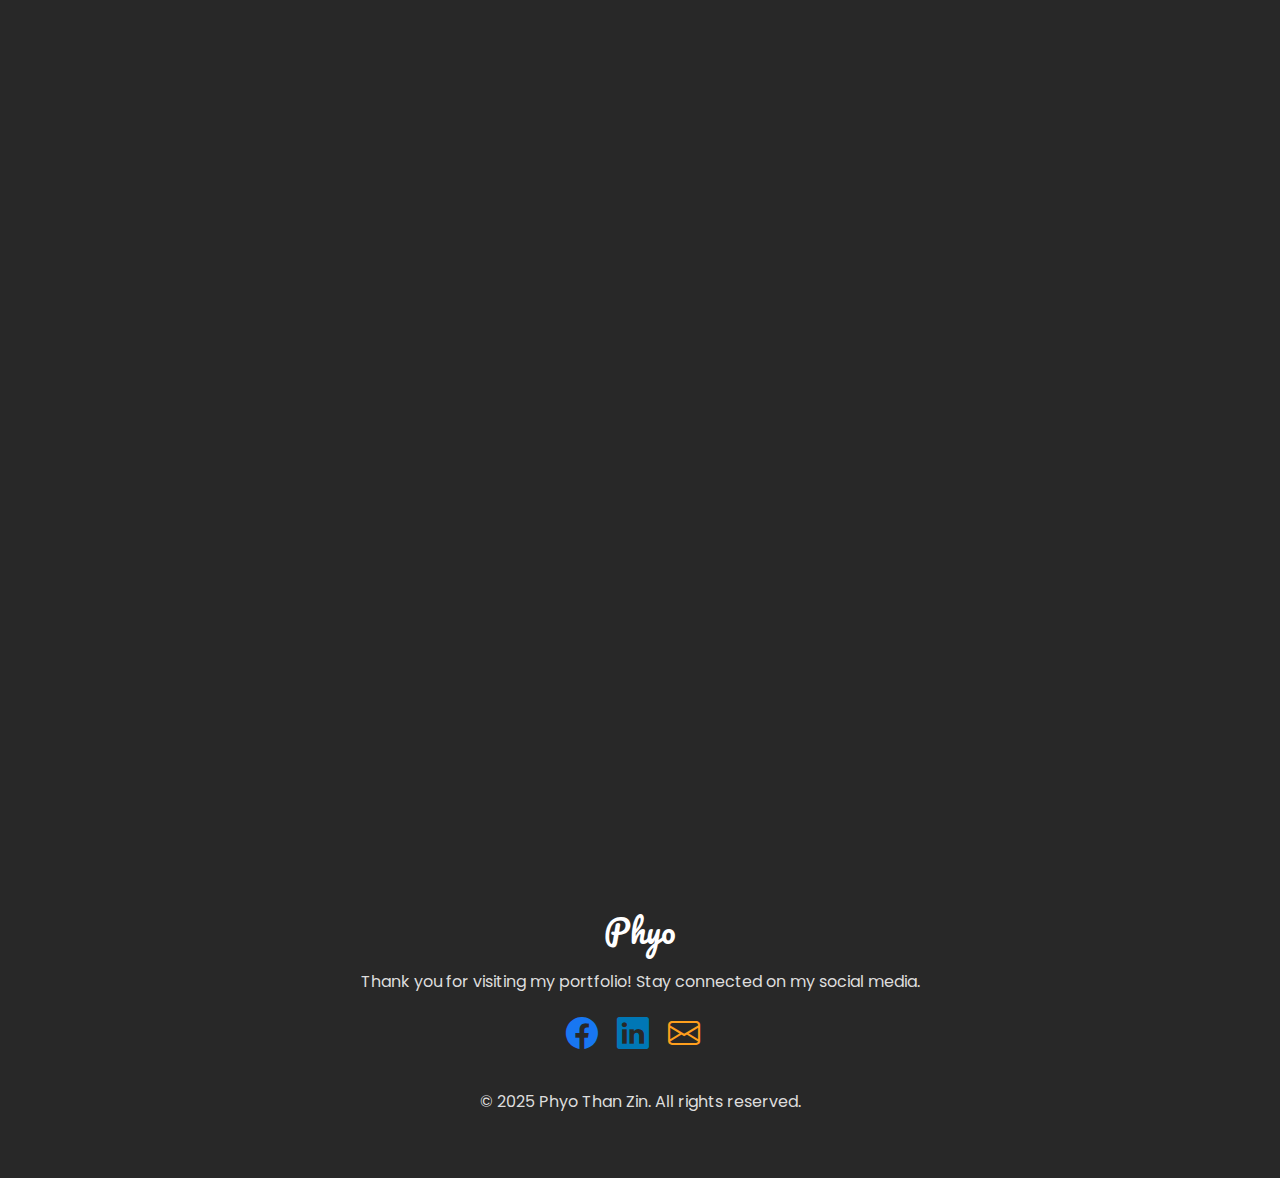
==== commit 0f41f2a5: "Update index.html" ====
--- a/index.html
+++ b/index.html
@@ -8,12 +8,8 @@
     <link rel="stylesheet" href="https://cdn.jsdelivr.net/npm/bootstrap@5.3.2/dist/css/bootstrap.min.css">
     <link href="https://cdn.jsdelivr.net/npm/bootstrap-icons/font/bootstrap-icons.css" rel="stylesheet">
     <link href="https://cdn.jsdelivr.net/npm/aos@2.3.4/dist/aos.css" rel="stylesheet">
-    <link rel="stylesheet" href="style.css">
+    <link rel="stylesheet" href="styles.css">
     <script src="https://cdn.jsdelivr.net/npm/aos@2.3.4/dist/aos.js"></script>
-
-    <style>
-        
-    </style>
 </head>
 <body>
     <!-- Navbar -->
--- a/styles.css
+++ b/styles.css
@@ -0,0 +1,213 @@
+body {
+    background-color: #282828;
+    color: white;
+    font-family: 'Poppins', sans-serif;
+}
+
+/* Navbar */
+.navbar {
+    padding: 1rem 2rem;
+}
+
+.navbar-brand {
+    font-family: 'Pacifico', cursive;
+    font-size: 2rem;
+    color: white;
+}
+
+.navbar-brand:hover {
+    color: #ff9f1d;
+}
+
+.nav-link {
+    color: white;
+    font-family: 'Sora', sans-serif;
+    font-weight: 600;
+    margin-right: 1rem;
+}
+
+.nav-link:hover {
+    color: #ff9f1d;
+}
+
+/* Hero Section */
+.hero {
+    padding: 4rem 2rem;
+}
+
+.hero-content {
+    font-family: 'Sora', sans-serif;
+}
+
+.hero-content h1 {
+    font-size: 3rem;
+    font-weight: bold;
+}
+
+.hero-content p {
+    margin: 1rem 0;
+    font-size: 1.2rem;
+}
+
+.btn-primary {
+    background: linear-gradient(90deg, #843ab4, #ff9f1d);
+    border: none;
+    font-size: 1.2rem;
+    padding: 1rem 2rem;
+}
+
+.btn-primary:hover {
+    box-shadow: 0 4px 10px rgba(255, 159, 29, 0.5); /* Glow effect */
+    transition: box-shadow 0.3s ease, outline 0.3s ease; /* Smooth transition */
+}
+
+.btn-lg {
+    padding: 1rem 2rem;
+    font-size: 1.2rem;
+}
+
+.btn-secondary {
+    background: linear-gradient(90deg, #843ab4, #ff9f1d);
+    border: none;
+    box-shadow: 0 4px 10px rgba(255, 159, 29, 0.5);
+}
+
+
+.hero img {
+    max-width: 80%;
+    border-radius: 10px;
+}
+
+/* Project Section */
+.project {
+    text-align: center;
+    padding: 4rem 2rem;
+}
+
+.project img {
+    max-width: 100%;
+    border-radius: 10px;
+    margin-bottom: 1.5rem;
+}
+
+.project h2 {
+    font-family: 'Sora', sans-serif;
+    font-size: 2rem;
+    margin-bottom: 1rem;
+}
+
+.project p {
+    font-size: 1.2rem;
+    margin-bottom: 1.5rem;
+}
+
+.btn-secondary {
+    background: linear-gradient(90deg, #843ab4, #ff9f1d);
+    border: none;
+    box-shadow: 0 4px 10px rgba(255, 159, 29, 0.5);
+}
+/* About Section */
+.about {
+    padding: 4rem 2rem;
+    background-color: #383838;
+    color: white;
+}
+
+.about img {
+    width: 90%; /* Reduces image width to 80% of its container */
+    max-width: 300px; /* Ensures the image doesn’t exceed 300px width */
+    margin: 0 auto; /* Centers the image horizontally */
+    display: block; /* Makes the image a block element for centering */
+    border-radius: 10px;
+    box-shadow: 0 4px 10px rgba(0, 0, 0, 0.5);
+}
+
+.about p {
+    font-family: 'Poppins', sans-serif;
+    font-size: 1.2rem;
+    line-height: 1.8;
+    margin-bottom: 1rem;
+}
+
+/* Cards Section */
+.cards {
+    padding: 4rem 2rem;
+}
+
+.card {
+    background-color: #383838;
+    border: none;
+    border-radius: 10px;
+    box-shadow: 0 4px 10px rgba(0, 0, 0, 0.5);
+    transition: transform 0.3s ease, box-shadow 0.3s ease;
+    height: 100%;
+}
+
+.card:hover {
+    transform: translateY(-10px);
+    box-shadow: 0 8px 20px rgba(255, 159, 29, 0.6);
+}
+
+.card-title {
+    color: white;
+    font-weight: 700;
+}
+
+.card-text {
+    color: white;
+}
+
+.row {
+    row-gap: 1.5rem;
+}
+
+/* Contact Section */
+.contact {
+    padding: 4rem 2rem;
+    background-color: #383838;
+    color: white;
+}
+
+.contact-card {
+    background-color: #484848;
+    border-radius: 10px;
+    padding: 2rem;
+    box-shadow: 0 4px 10px rgba(0, 0, 0, 0.3);
+    transition: transform 0.3s ease;
+}
+
+.contact-card:hover {
+    transform: translateY(-10px);
+}
+
+.contact a {
+    text-decoration: none;
+    font-weight: 600;
+}
+
+/* Footer */
+.footer {
+    background-color: #282828;
+    color: white;
+    padding: 3rem 2rem;
+    text-align: center;
+}
+
+.footer a {
+    color: white;
+    text-decoration: none;
+    transition: color 0.3s ease;
+}
+
+.footer a:hover {
+    color: #ff9f1d;
+}
+
+.social-icons i {
+    transition: transform 0.3s ease, color 0.3s ease;
+}
+
+.social-icons i:hover {
+    transform: translateY(-5px);
+    color: #ff9f1d;
+}
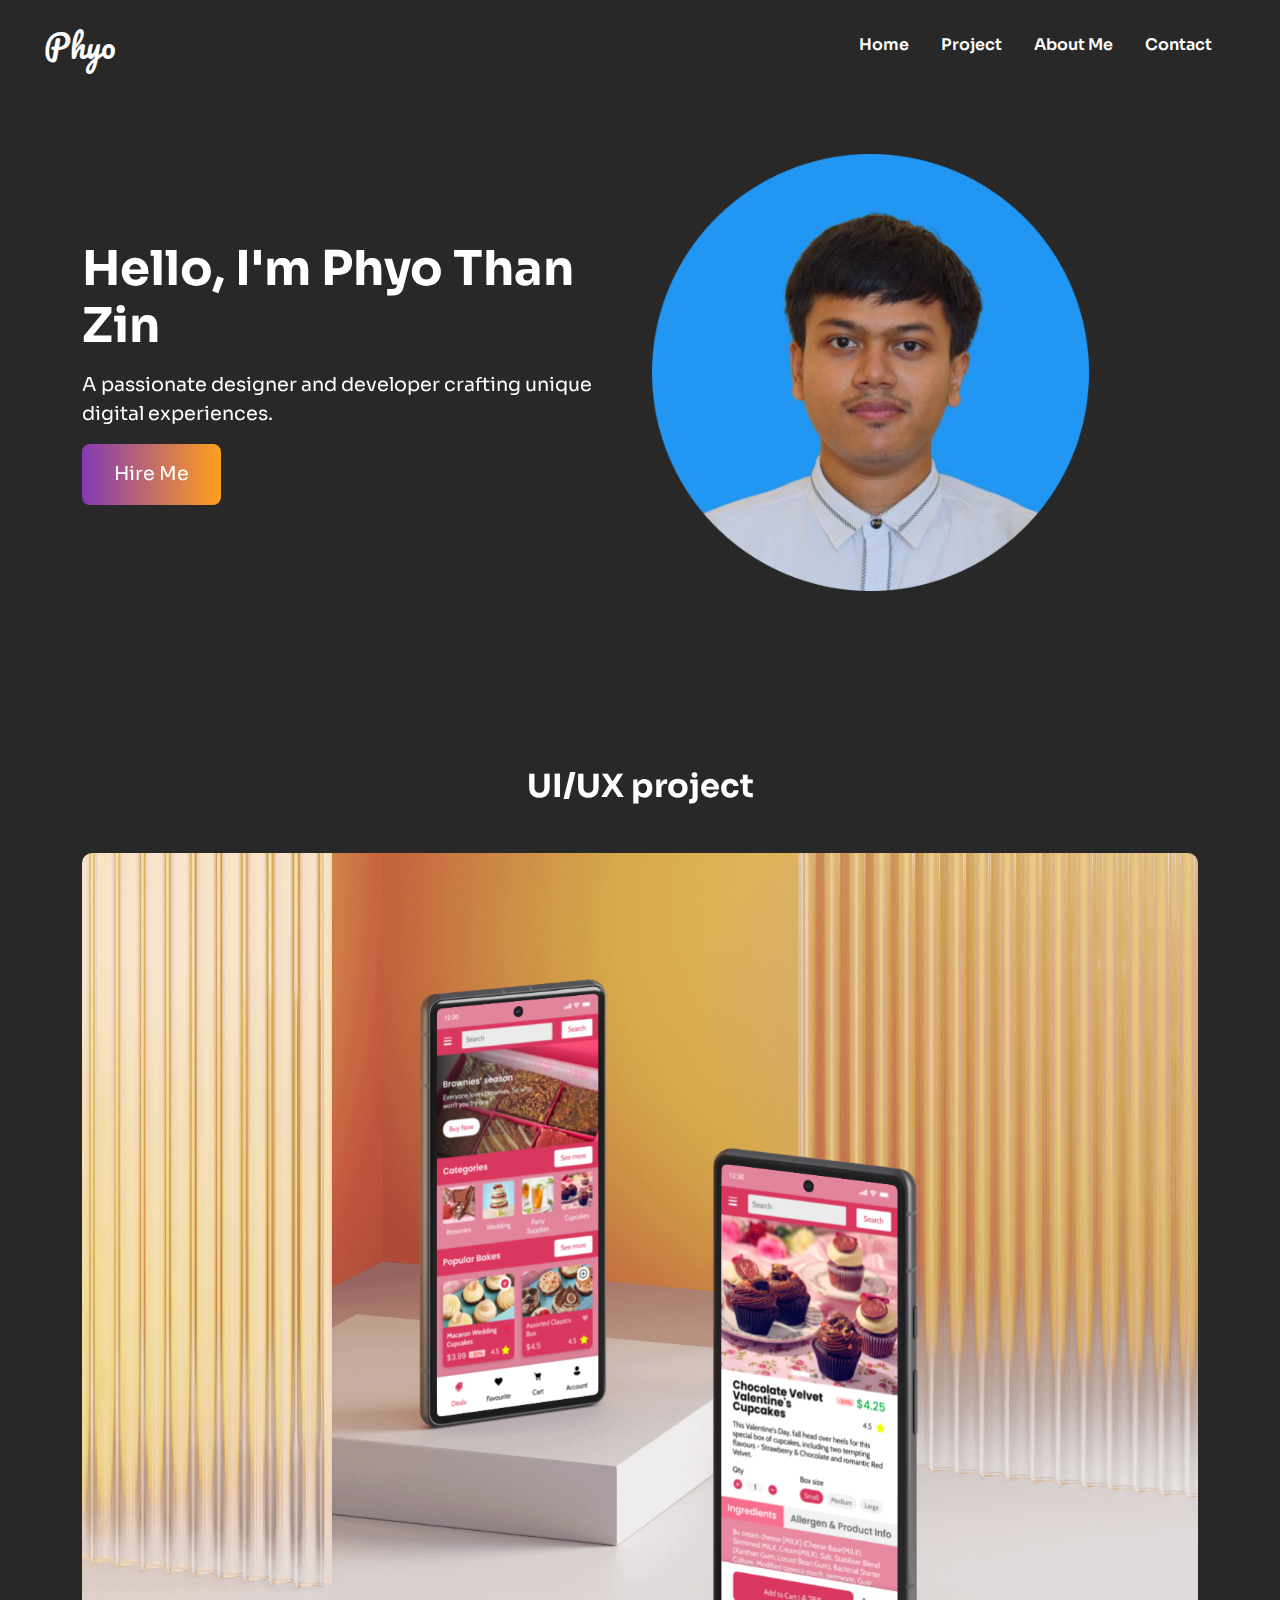
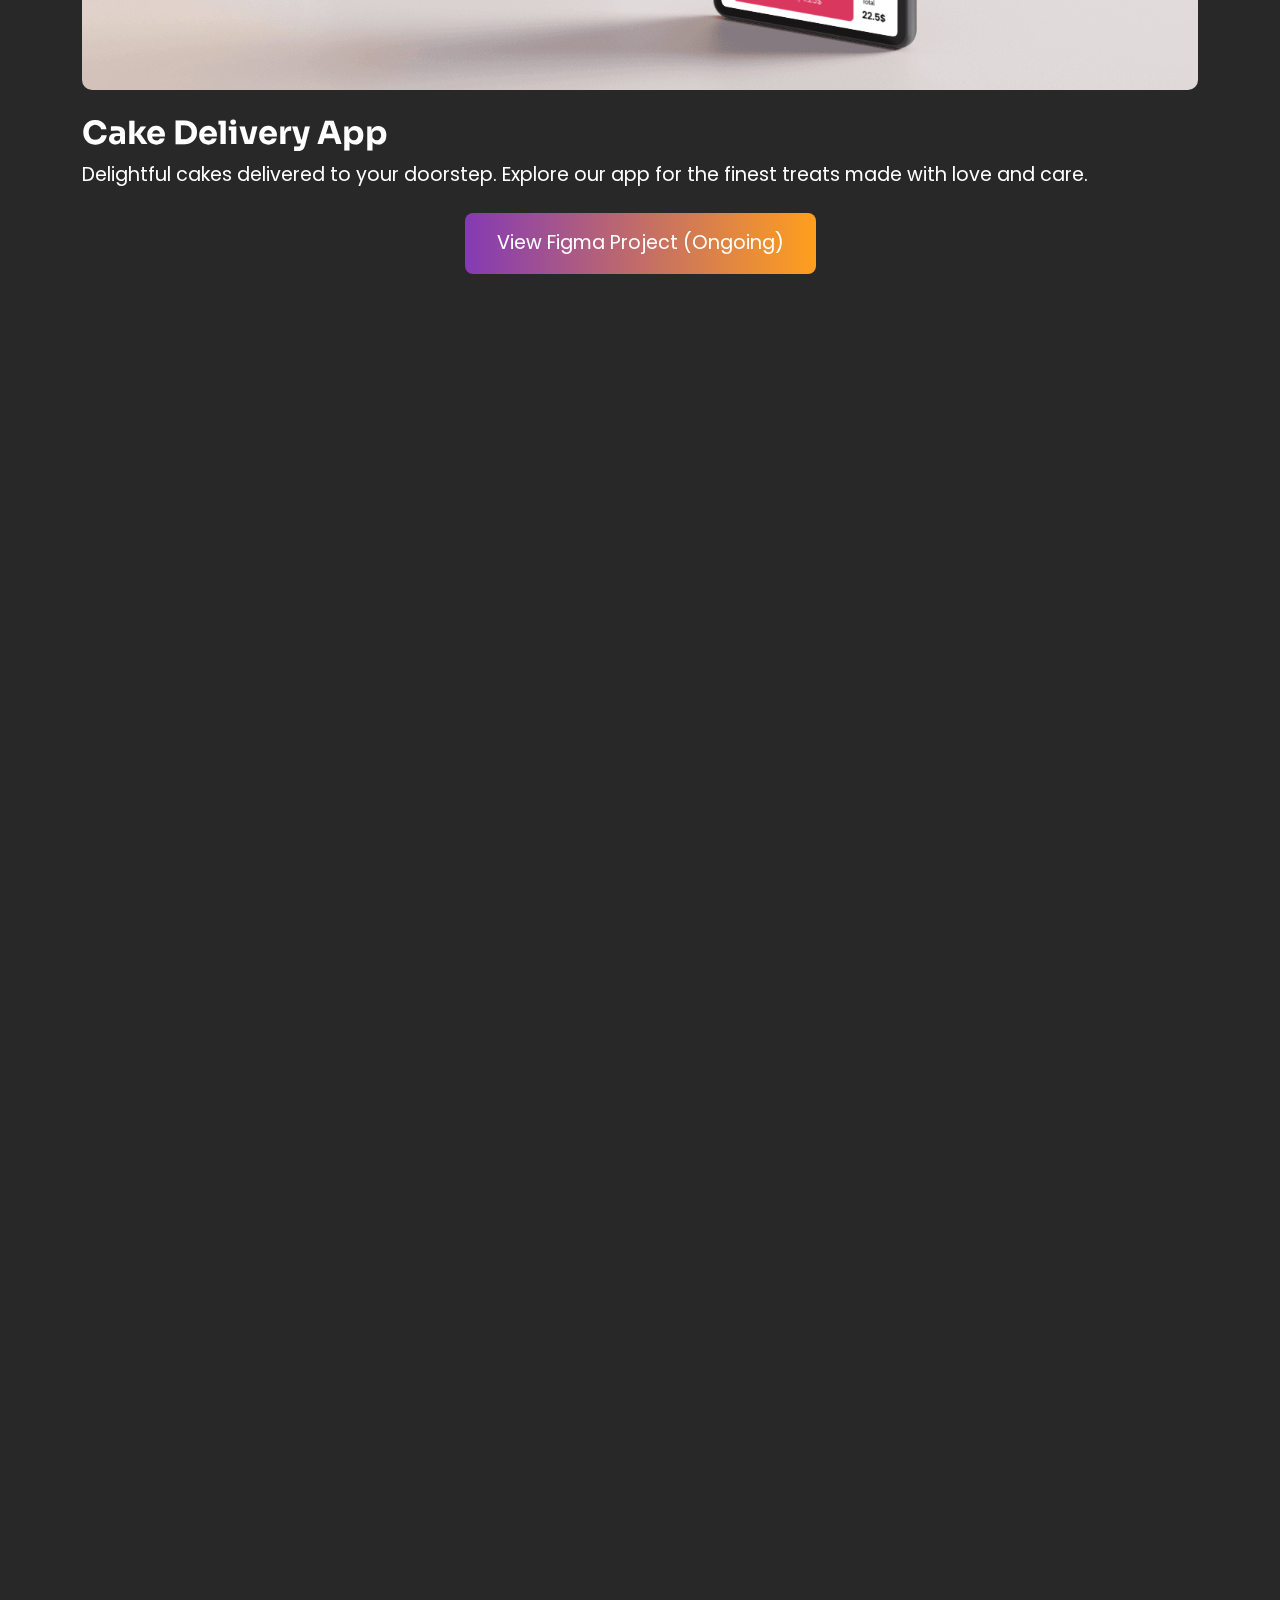
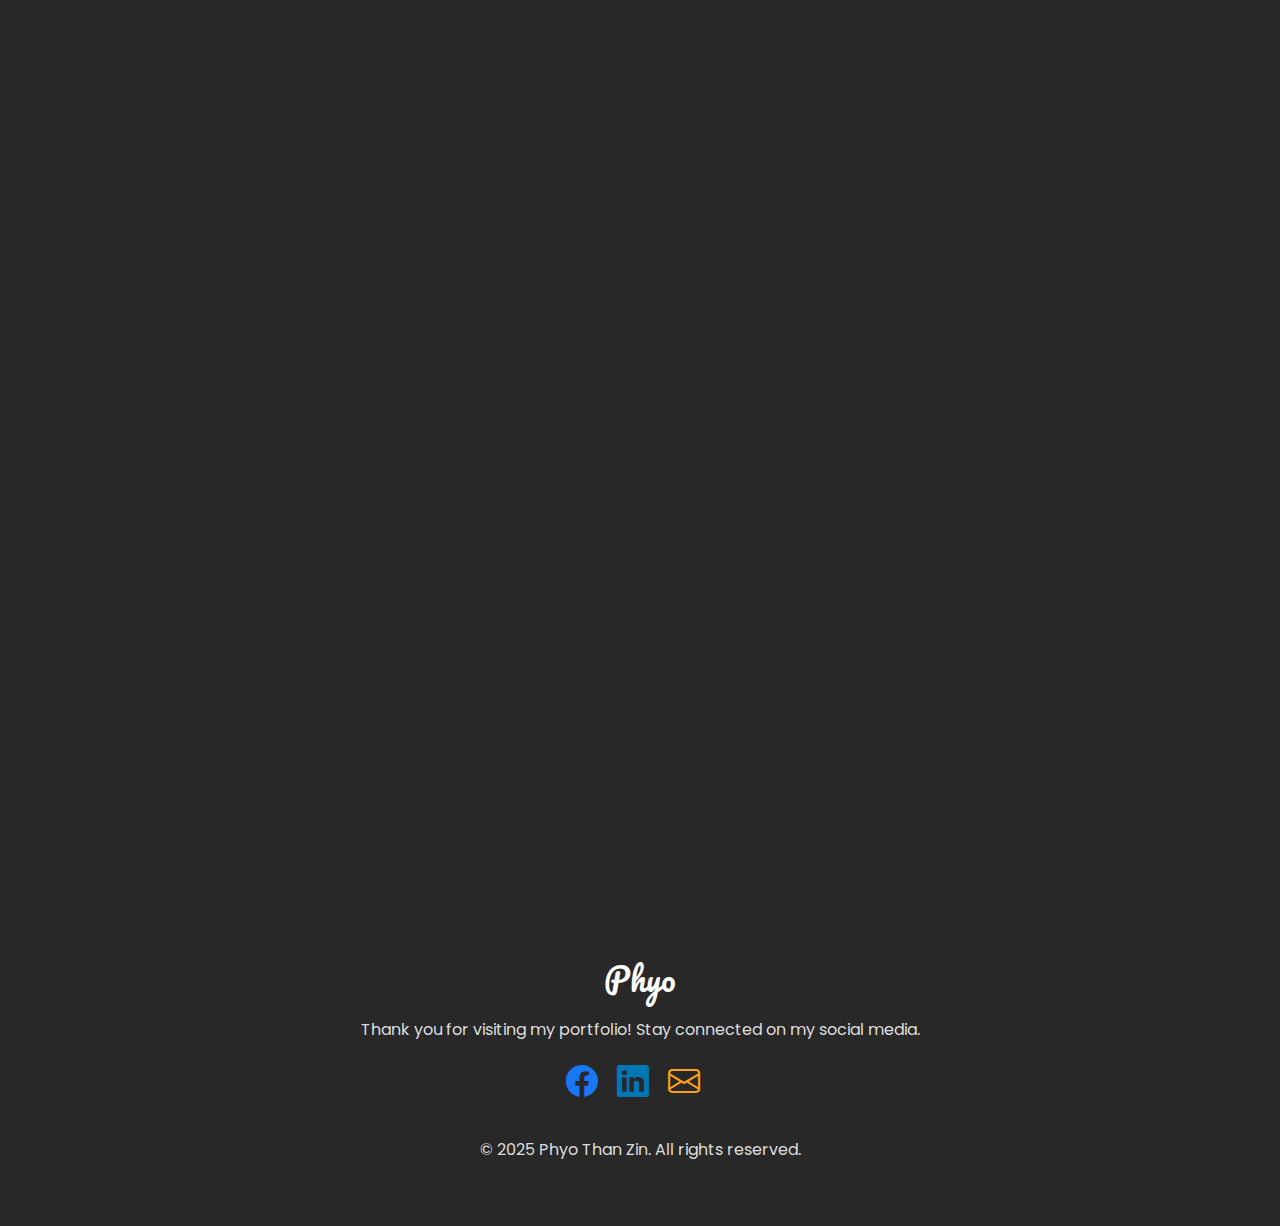
==== commit 67a83870: "Update index.html" ====
--- a/index.html
+++ b/index.html
@@ -58,7 +58,7 @@
 
     <!-- Project Section -->
     <section id="project" class="project" data-aos="fade-up">
-        <div class="container">
+        <div class="container pt-5">
             <h2 class="hero-content" style="font-size: 2rem; font-weight: bold; text-align: center; margin-bottom: 3rem;">UI/UX project</h2>
             <img src="/media/Cakeshop.png" alt="Cake Shop App Banner">
             <h1 class="hero-content" style="font-size: 2rem; font-weight: bold; text-align: left;">Cake Delivery App</h1>
